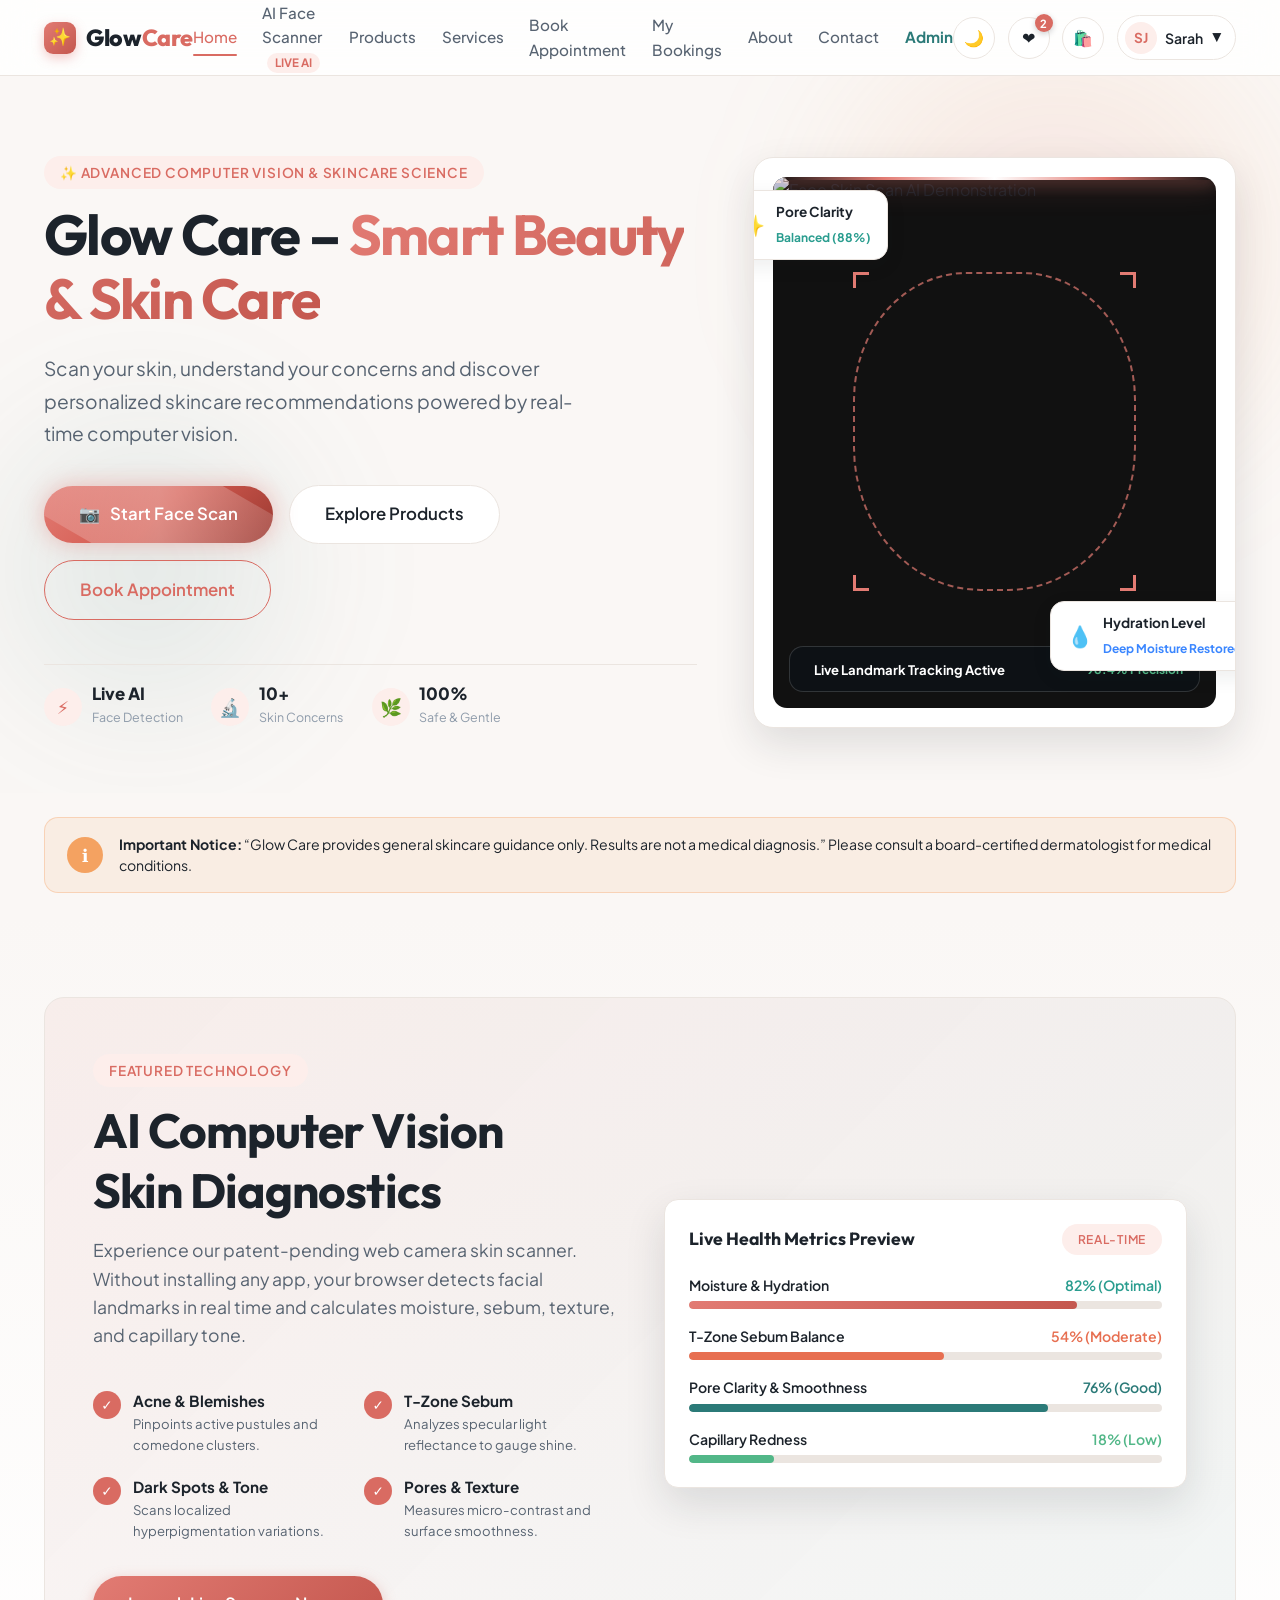
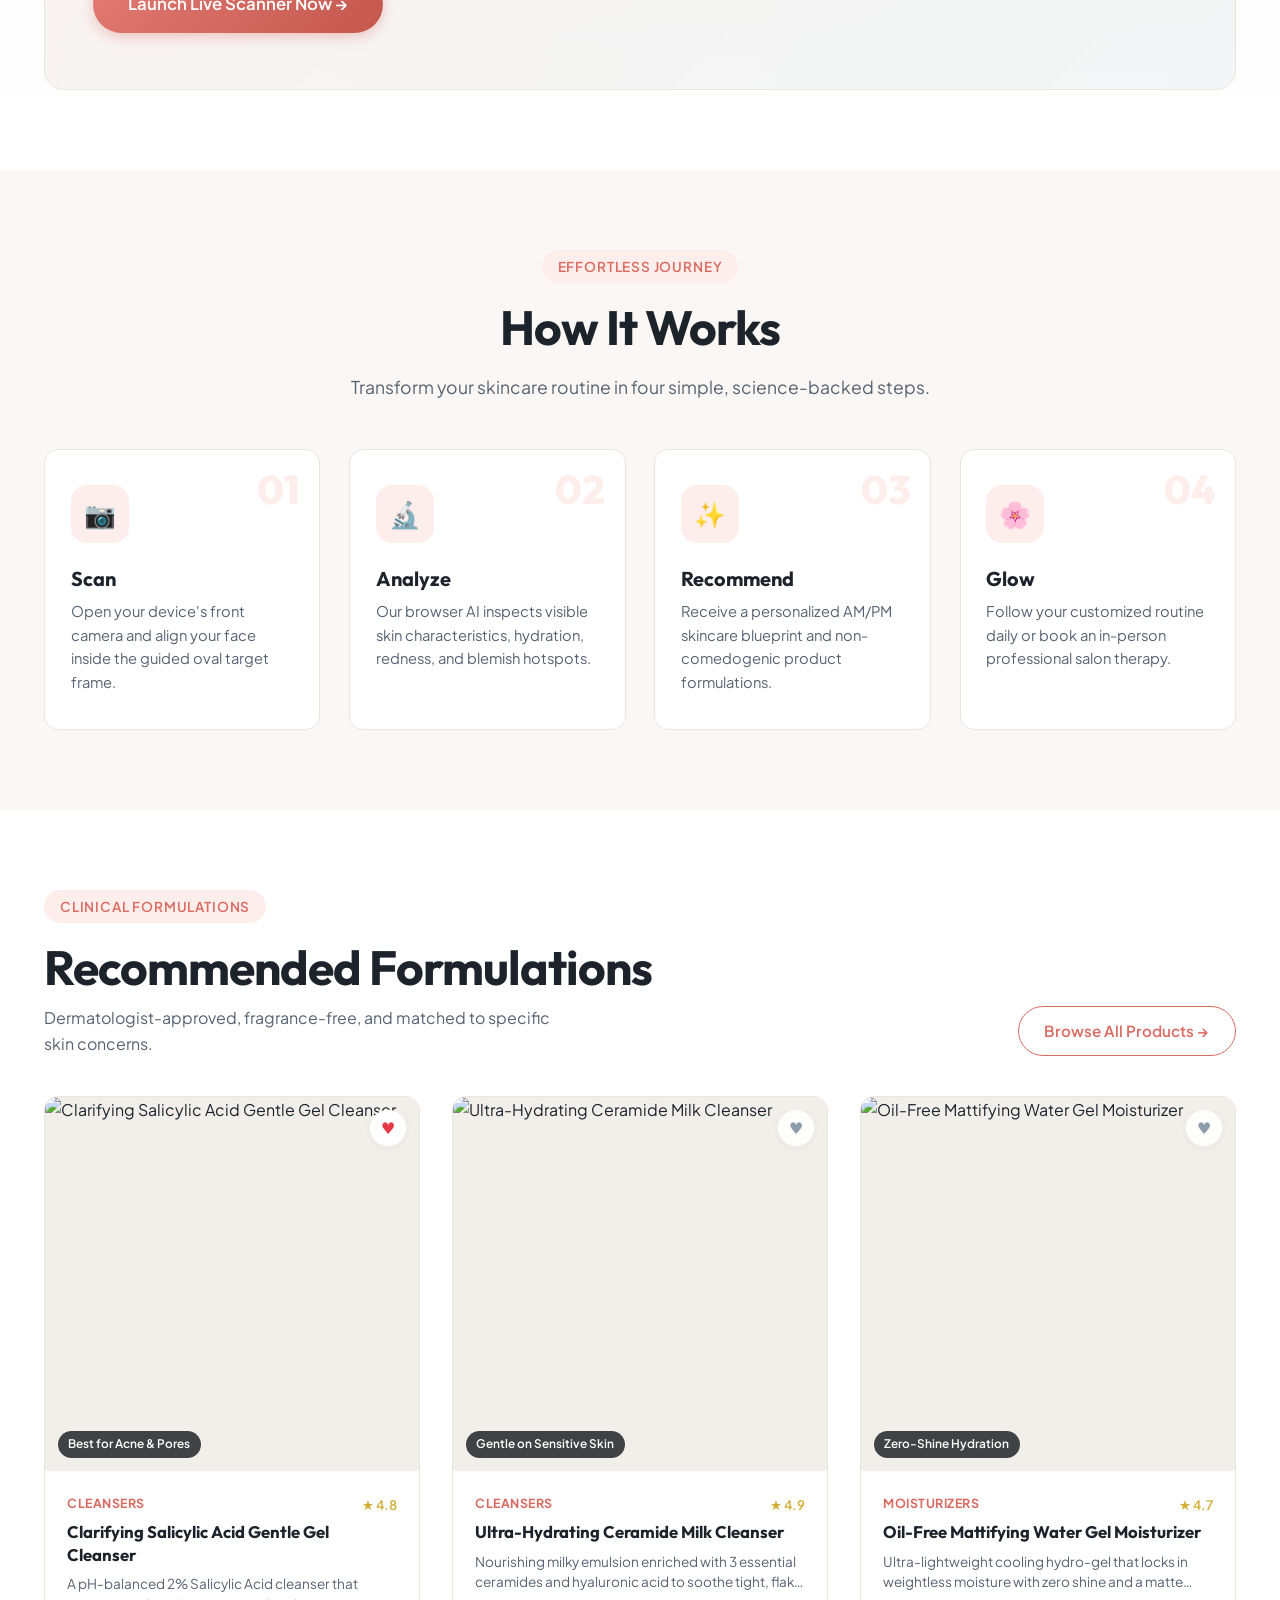
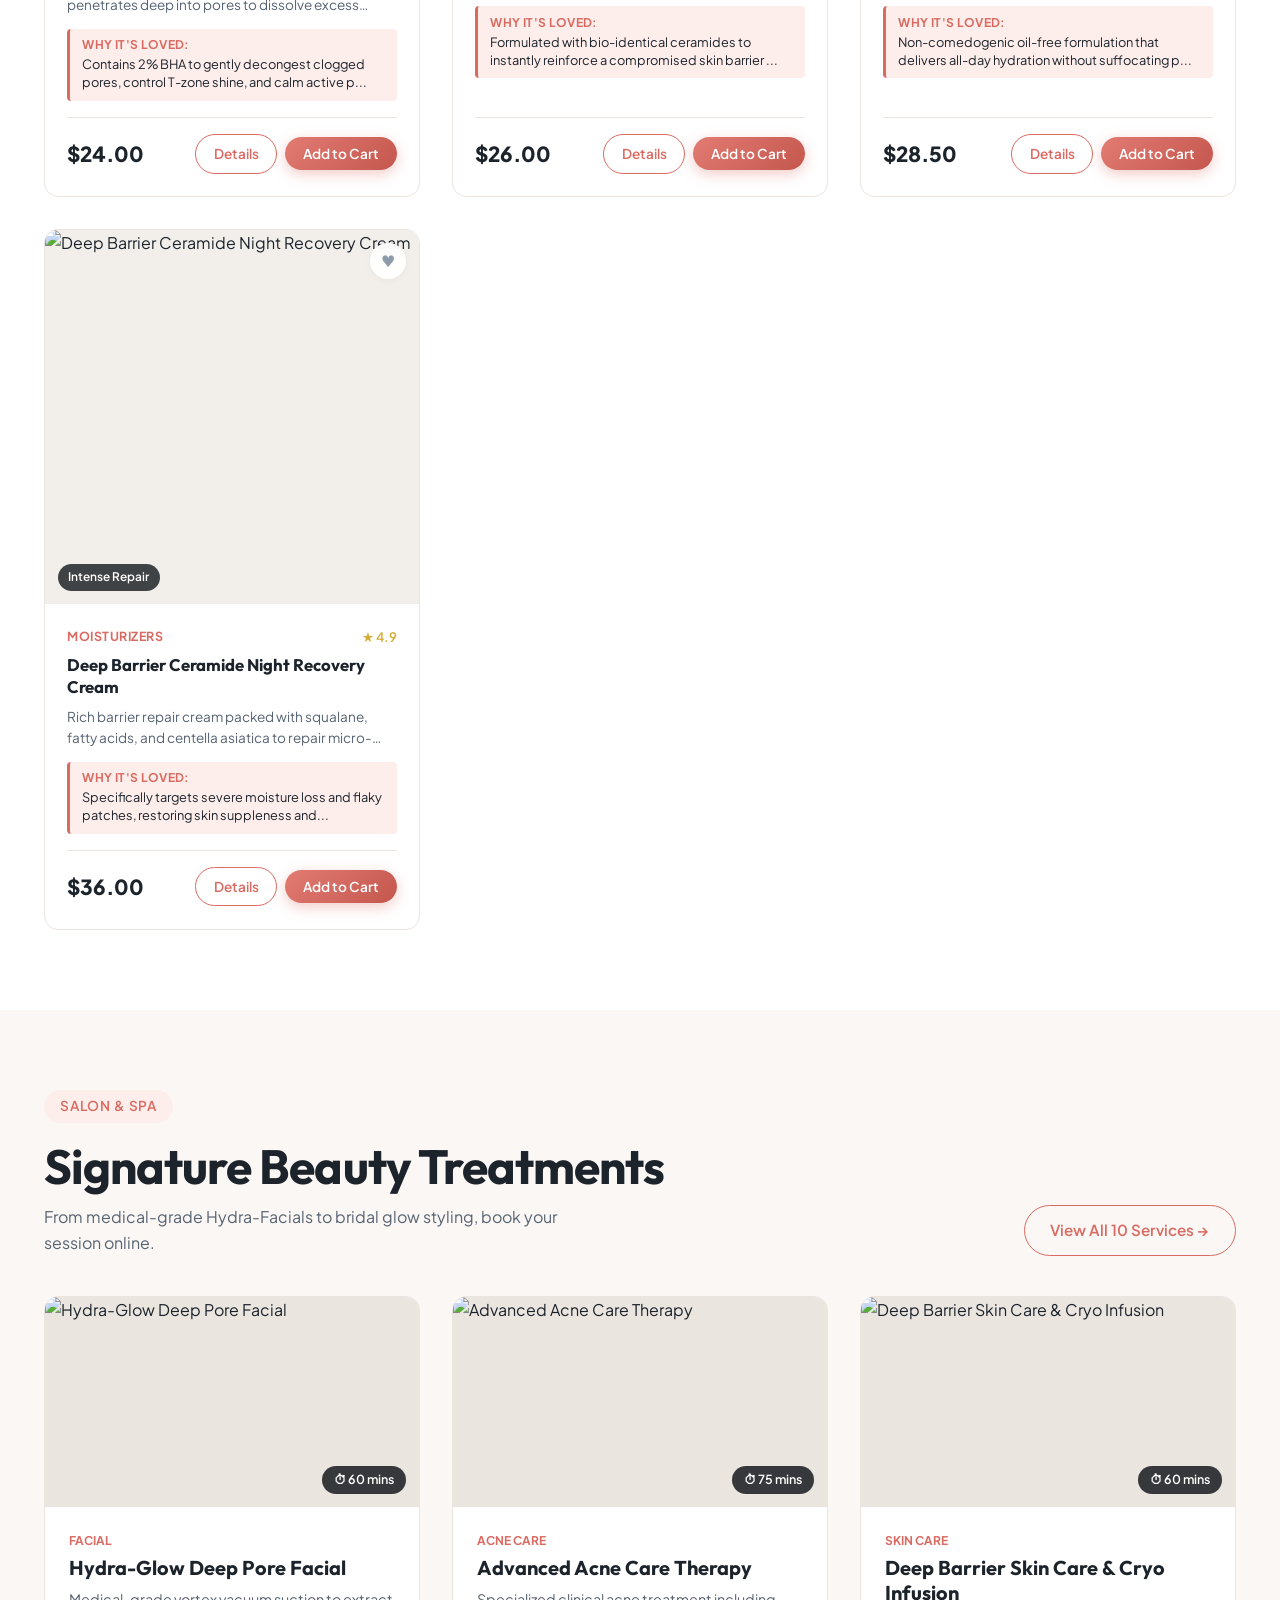
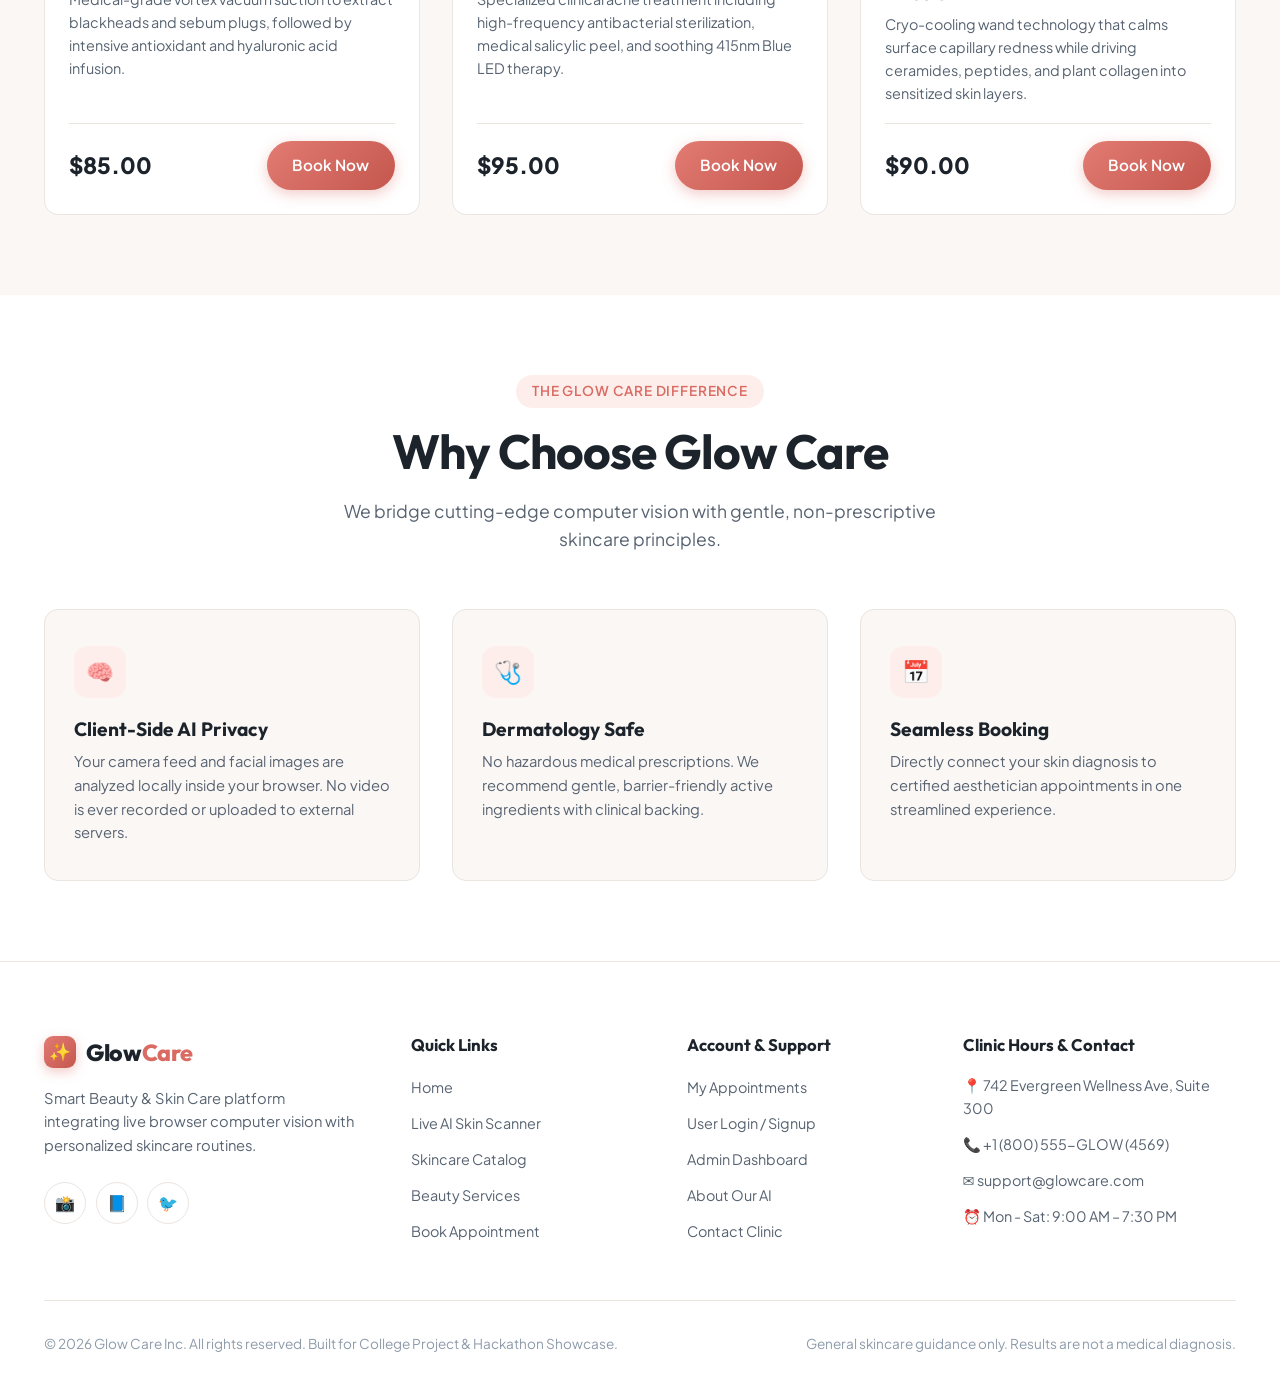
==== index.html @ b9cd25b6 "feat: complete Glow Care smart beauty and skin care website with Live AI Face Scanner" ====
<!DOCTYPE html>
<html lang="en">
<head>
  <meta charset="UTF-8">
  <meta name="viewport" content="width=device-width, initial-scale=1.0">
  <title>Glow Care – Smart Beauty & Skin Care | Live AI Face Skin Scanner</title>
  <meta name="description" content="Scan your skin, understand visible concerns, and discover personalized skincare and clinical beauty treatments with Glow Care AI vision.">
  
  <link rel="stylesheet" href="css/style.css">
  <link rel="icon" href="data:image/svg+xml,<svg xmlns='http://www.w3.org/2000/svg' viewBox='0 0 100 100'><text y='.9em' font-size='90'>✨</text></svg>">
</head>
<body>

  <!-- Navigation Header -->
  <header class="site-header">
    <div class="container nav-container">
      <a href="index.html" class="brand-logo">
        <div class="brand-sparkle">✨</div>
        <div class="brand-name">Glow<span>Care</span></div>
      </a>

      <!-- Desktop Navigation Menu -->
      <nav class="nav-menu">
        <a href="index.html" class="nav-link active">Home</a>
        <a href="scanner.html" class="nav-link">
          AI Face Scanner <span class="nav-badge-pill">Live AI</span>
        </a>
        <a href="products.html" class="nav-link">Products</a>
        <a href="services.html" class="nav-link">Services</a>
        <a href="book.html" class="nav-link">Book Appointment</a>
        <a href="my-appointments.html" class="nav-link">My Bookings</a>
        <a href="about.html" class="nav-link">About</a>
        <a href="contact.html" class="nav-link">Contact</a>
        <a href="admin.html" class="nav-link" id="nav-admin-link" style="color:var(--secondary); font-weight:700;">Admin</a>
      </nav>

      <!-- Action Icons & Account -->
      <div class="nav-actions">
        <!-- Theme Toggle -->
        <button id="theme-toggle-btn" class="btn-icon" title="Toggle Light/Dark Theme">🌙</button>

        <!-- Favorites Trigger -->
        <button id="favorites-toggle-btn" class="btn-icon" title="Saved Favorites">
          ❤️
          <span id="nav-fav-count" class="badge-count" style="display:none;">0</span>
        </button>

        <!-- Cart Trigger -->
        <button id="cart-toggle-btn" class="btn-icon" title="Shopping Cart">
          🛍️
          <span id="nav-cart-count" class="badge-count" style="display:none;">0</span>
        </button>

        <!-- User Menu -->
        <div class="user-menu-wrapper">
          <button id="user-avatar-btn" class="user-avatar-btn">
            <div id="nav-user-initials" class="avatar-circle">SJ</div>
            <span id="nav-user-name">Sarah</span>
            <span style="font-size:0.75rem;">▼</span>
          </button>
          
          <div id="user-dropdown-panel" class="dropdown-panel">
            <div class="dropdown-header">
              <div class="name">Sarah Jenkins</div>
              <div class="email">demo@glowcare.com</div>
            </div>
            <a href="my-appointments.html" class="dropdown-item">📅 My Appointments</a>
            <a href="scanner.html" class="dropdown-item">🔬 My Skin Scan</a>
            <a href="auth.html" class="dropdown-item">👤 Account Profile</a>
            <a href="admin.html" class="dropdown-item">⚙️ Admin Dashboard</a>
            <div class="dropdown-divider"></div>
            <button onclick="handleLogout()" class="dropdown-item" style="color:var(--status-danger);">🚪 Logout</button>
          </div>
        </div>

        <!-- Mobile Nav Toggle -->
        <button class="mobile-nav-toggle btn-icon" aria-label="Toggle navigation">
          <span></span>
          <span></span>
          <span></span>
        </button>
      </div>
    </div>
  </header>

  <!-- Hero Section -->
  <section class="hero-section">
    <div class="hero-glow-bg"></div>
    <div class="hero-glow-left"></div>

    <div class="container hero-grid">
      <div class="hero-content">
        <span class="section-tag">✨ Advanced Computer Vision & Skincare Science</span>
        <h1>Glow Care – <span class="gradient-text">Smart Beauty & Skin Care</span></h1>
        <p class="hero-subtitle">
          Scan your skin, understand your concerns and discover personalized skincare recommendations powered by real-time computer vision.
        </p>

        <div class="hero-actions">
          <a href="scanner.html" class="btn btn-primary btn-lg btn-scan-glow">
            <span>📷</span> Start Face Scan
          </a>
          <a href="products.html" class="btn btn-secondary btn-lg">
            Explore Products
          </a>
          <a href="book.html" class="btn btn-outline-primary btn-lg">
            Book Appointment
          </a>
        </div>

        <div class="hero-badges-row">
          <div class="hero-badge-item">
            <div class="badge-icon">⚡</div>
            <div class="badge-text">
              <span class="num">Live AI</span>
              <span class="label">Face Detection</span>
            </div>
          </div>
          <div class="hero-badge-item">
            <div class="badge-icon">🔬</div>
            <div class="badge-text">
              <span class="num">10+</span>
              <span class="label">Skin Concerns</span>
            </div>
          </div>
          <div class="hero-badge-item">
            <div class="badge-icon">🌿</div>
            <div class="badge-text">
              <span class="num">100%</span>
              <span class="label">Safe & Gentle</span>
            </div>
          </div>
        </div>
      </div>

      <!-- Scanner Visual Interactive Teaser -->
      <div class="hero-visual">
        <div class="scanner-teaser-card">
          <div class="teaser-media-wrapper">
            <img src="https://images.unsplash.com/photo-1544005313-94ddf0286df2?auto=format&fit=crop&w=700&q=80" alt="Face Skin Scan AI Demonstration">
            <div class="scanner-laser-line"></div>
            
            <div class="scanner-hud-box">
              <div class="hud-corner hud-tl"></div>
              <div class="hud-corner hud-tr"></div>
              <div class="hud-corner hud-bl"></div>
              <div class="hud-corner hud-br"></div>
            </div>

            <div class="teaser-tag-chip">
              <div style="display:flex; align-items:center; gap:0.5rem;">
                <span class="hud-status-indicator pulse"></span>
                <span style="font-size:0.82rem; font-weight:700;">Live Landmark Tracking Active</span>
              </div>
              <span style="font-size:0.75rem; color:#52B788; font-weight:700;">98.4% Precision</span>
            </div>
          </div>

          <!-- Floating Badges -->
          <div class="teaser-floating-badge floating-badge-1">
            <span style="font-size:1.3rem;">✨</span>
            <div>
              <strong style="font-size:0.85rem; display:block;">Pore Clarity</strong>
              <span style="font-size:0.75rem; color:var(--status-success); font-weight:700;">Balanced (88%)</span>
            </div>
          </div>

          <div class="teaser-floating-badge floating-badge-2">
            <span style="font-size:1.3rem;">💧</span>
            <div>
              <strong style="font-size:0.85rem; display:block;">Hydration Level</strong>
              <span style="font-size:0.75rem; color:var(--status-info); font-weight:700;">Deep Moisture Restored</span>
            </div>
          </div>
        </div>
      </div>
    </div>
  </section>

  <!-- Medical Disclaimer Banner (Strict Prompt Requirement) -->
  <div class="container">
    <div class="medical-disclaimer-box">
      <div class="disclaimer-icon">ℹ️</div>
      <div class="disclaimer-text">
        <strong>Important Notice:</strong> “Glow Care provides general skincare guidance only. Results are not a medical diagnosis.” Please consult a board-certified dermatologist for medical conditions.
      </div>
    </div>
  </div>

  <!-- Section: Smart Face Scanner Main Feature Showcase -->
  <section class="feature-highlight-section">
    <div class="container">
      <div class="highlight-box">
        <div>
          <span class="section-tag">Featured Technology</span>
          <h2 class="section-title">AI Computer Vision <br>Skin Diagnostics</h2>
          <p class="section-desc">
            Experience our patent-pending web camera skin scanner. Without installing any app, your browser detects facial landmarks in real time and calculates moisture, sebum, texture, and capillary tone.
          </p>

          <div class="highlight-points-list">
            <div class="highlight-point-item">
              <div class="point-icon">✓</div>
              <div>
                <div class="point-title">Acne & Blemishes</div>
                <div class="point-desc">Pinpoints active pustules and comedone clusters.</div>
              </div>
            </div>
            <div class="highlight-point-item">
              <div class="point-icon">✓</div>
              <div>
                <div class="point-title">T-Zone Sebum</div>
                <div class="point-desc">Analyzes specular light reflectance to gauge shine.</div>
              </div>
            </div>
            <div class="highlight-point-item">
              <div class="point-icon">✓</div>
              <div>
                <div class="point-title">Dark Spots & Tone</div>
                <div class="point-desc">Scans localized hyperpigmentation variations.</div>
              </div>
            </div>
            <div class="highlight-point-item">
              <div class="point-icon">✓</div>
              <div>
                <div class="point-title">Pores & Texture</div>
                <div class="point-desc">Measures micro-contrast and surface smoothness.</div>
              </div>
            </div>
          </div>

          <a href="scanner.html" class="btn btn-primary btn-lg">Launch Live Scanner Now →</a>
        </div>

        <div class="scanner-preview-interactive">
          <div style="display:flex; justify-content:space-between; align-items:center; margin-bottom:1.2rem;">
            <h4 style="font-size:1.1rem;">Live Health Metrics Preview</h4>
            <span class="section-tag" style="margin:0; font-size:0.75rem;">Real-time</span>
          </div>

          <div class="analysis-radar-preview">
            <div class="metric-bar-group">
              <div class="metric-header">
                <span>Moisture & Hydration</span>
                <span style="color:#2A9D8F;">82% (Optimal)</span>
              </div>
              <div class="metric-bar-track">
                <div class="metric-bar-fill" style="width: 82%;"></div>
              </div>
            </div>

            <div class="metric-bar-group">
              <div class="metric-header">
                <span>T-Zone Sebum Balance</span>
                <span style="color:#E76F51;">54% (Moderate)</span>
              </div>
              <div class="metric-bar-track">
                <div class="metric-bar-fill" style="width: 54%; background: #E76F51;"></div>
              </div>
            </div>

            <div class="metric-bar-group">
              <div class="metric-header">
                <span>Pore Clarity & Smoothness</span>
                <span style="color:#2B7A78;">76% (Good)</span>
              </div>
              <div class="metric-bar-track">
                <div class="metric-bar-fill" style="width: 76%; background: #2B7A78;"></div>
              </div>
            </div>

            <div class="metric-bar-group">
              <div class="metric-header">
                <span>Capillary Redness</span>
                <span style="color:#52B788;">18% (Low)</span>
              </div>
              <div class="metric-bar-track">
                <div class="metric-bar-fill" style="width: 18%; background: #52B788;"></div>
              </div>
            </div>
          </div>
        </div>
      </div>
    </div>
  </section>

  <!-- Section: How It Works (4 Steps) -->
  <section class="how-it-works-section">
    <div class="container">
      <div class="text-center" style="max-width:680px; margin:0 auto 3rem;">
        <span class="section-tag">Effortless Journey</span>
        <h2 class="section-title">How It Works</h2>
        <p class="section-desc">Transform your skincare routine in four simple, science-backed steps.</p>
      </div>

      <div class="steps-grid">
        <div class="step-card">
          <span class="step-number">01</span>
          <div class="step-icon-box">📷</div>
          <h3 class="step-title">Scan</h3>
          <p class="step-desc">Open your device's front camera and align your face inside the guided oval target frame.</p>
        </div>

        <div class="step-card">
          <span class="step-number">02</span>
          <div class="step-icon-box">🔬</div>
          <h3 class="step-title">Analyze</h3>
          <p class="step-desc">Our browser AI inspects visible skin characteristics, hydration, redness, and blemish hotspots.</p>
        </div>

        <div class="step-card">
          <span class="step-number">03</span>
          <div class="step-icon-box">✨</div>
          <h3 class="step-title">Recommend</h3>
          <p class="step-desc">Receive a personalized AM/PM skincare blueprint and non-comedogenic product formulations.</p>
        </div>

        <div class="step-card">
          <span class="step-number">04</span>
          <div class="step-icon-box">🌸</div>
          <h3 class="step-title">Glow</h3>
          <p class="step-desc">Follow your customized routine daily or book an in-person professional salon therapy.</p>
        </div>
      </div>
    </div>
  </section>

  <!-- Section: Featured Products -->
  <section class="products-section" style="background:var(--bg-surface);">
    <div class="container">
      <div style="display:flex; justify-content:space-between; align-items:flex-end; margin-bottom:2.5rem; flex-wrap:wrap; gap:1rem;">
        <div>
          <span class="section-tag">Clinical Formulations</span>
          <h2 class="section-title" style="margin-bottom:0.5rem;">Recommended Formulations</h2>
          <p style="color:var(--text-secondary); max-width:520px;">Dermatologist-approved, fragrance-free, and matched to specific skin concerns.</p>
        </div>
        <a href="products.html" class="btn btn-outline-primary">Browse All Products →</a>
      </div>

      <div class="products-grid" id="home-featured-products">
        <!-- Rendered dynamically via store data -->
      </div>
    </div>
  </section>

  <!-- Section: Popular Beauty Services -->
  <section class="services-section">
    <div class="container">
      <div style="display:flex; justify-content:space-between; align-items:flex-end; margin-bottom:2.5rem; flex-wrap:wrap; gap:1rem;">
        <div>
          <span class="section-tag">Salon & Spa</span>
          <h2 class="section-title" style="margin-bottom:0.5rem;">Signature Beauty Treatments</h2>
          <p style="color:var(--text-secondary); max-width:520px;">From medical-grade Hydra-Facials to bridal glow styling, book your session online.</p>
        </div>
        <a href="services.html" class="btn btn-outline-primary">View All 10 Services →</a>
      </div>

      <div class="services-grid" id="home-featured-services">
        <!-- Rendered dynamically -->
      </div>
    </div>
  </section>

  <!-- Section: Why Choose Glow Care -->
  <section class="why-choose-section">
    <div class="container">
      <div class="text-center" style="max-width:680px; margin:0 auto 3.5rem;">
        <span class="section-tag">The Glow Care Difference</span>
        <h2 class="section-title">Why Choose Glow Care</h2>
        <p class="section-desc">We bridge cutting-edge computer vision with gentle, non-prescriptive skincare principles.</p>
      </div>

      <div class="benefits-grid">
        <div class="benefit-card">
          <div class="benefit-icon">🧠</div>
          <h3 class="benefit-title">Client-Side AI Privacy</h3>
          <p class="benefit-desc">Your camera feed and facial images are analyzed locally inside your browser. No video is ever recorded or uploaded to external servers.</p>
        </div>

        <div class="benefit-card">
          <div class="benefit-icon">🩺</div>
          <h3 class="benefit-title">Dermatology Safe</h3>
          <p class="benefit-desc">No hazardous medical prescriptions. We recommend gentle, barrier-friendly active ingredients with clinical backing.</p>
        </div>

        <div class="benefit-card">
          <div class="benefit-icon">📅</div>
          <h3 class="benefit-title">Seamless Booking</h3>
          <p class="benefit-desc">Directly connect your skin diagnosis to certified aesthetician appointments in one streamlined experience.</p>
        </div>
      </div>
    </div>
  </section>

  <!-- Footer -->
  <footer class="site-footer">
    <div class="container">
      <div class="footer-grid">
        <div>
          <a href="index.html" class="brand-logo" style="margin-bottom:0.8rem;">
            <div class="brand-sparkle">✨</div>
            <div class="brand-name">Glow<span>Care</span></div>
          </a>
          <p class="footer-brand-desc">
            Smart Beauty & Skin Care platform integrating live browser computer vision with personalized skincare routines.
          </p>
          <div class="footer-socials">
            <span class="btn-icon">📸</span>
            <span class="btn-icon">📘</span>
            <span class="btn-icon">🐦</span>
          </div>
        </div>

        <div>
          <h4 class="footer-col-title">Quick Links</h4>
          <ul class="footer-links-list">
            <li><a href="index.html" class="footer-link">Home</a></li>
            <li><a href="scanner.html" class="footer-link">Live AI Skin Scanner</a></li>
            <li><a href="products.html" class="footer-link">Skincare Catalog</a></li>
            <li><a href="services.html" class="footer-link">Beauty Services</a></li>
            <li><a href="book.html" class="footer-link">Book Appointment</a></li>
          </ul>
        </div>

        <div>
          <h4 class="footer-col-title">Account & Support</h4>
          <ul class="footer-links-list">
            <li><a href="my-appointments.html" class="footer-link">My Appointments</a></li>
            <li><a href="auth.html" class="footer-link">User Login / Signup</a></li>
            <li><a href="admin.html" class="footer-link">Admin Dashboard</a></li>
            <li><a href="about.html" class="footer-link">About Our AI</a></li>
            <li><a href="contact.html" class="footer-link">Contact Clinic</a></li>
          </ul>
        </div>

        <div>
          <h4 class="footer-col-title">Clinic Hours & Contact</h4>
          <div class="footer-contact-info">
            <p>📍 742 Evergreen Wellness Ave, Suite 300</p>
            <p>📞 +1 (800) 555-GLOW (4569)</p>
            <p>✉️ support@glowcare.com</p>
            <p>⏰ Mon - Sat: 9:00 AM – 7:30 PM</p>
          </div>
        </div>
      </div>

      <div class="footer-bottom-bar">
        <div>© 2026 Glow Care Inc. All rights reserved. Built for College Project & Hackathon Showcase.</div>
        <div>General skincare guidance only. Results are not a medical diagnosis.</div>
      </div>
    </div>
  </footer>

  <!-- Scripts -->
  <script src="js/store.js"></script>
  <script src="js/navbar.js"></script>
  <script>
    // Populate Featured Products & Services on Home Page
    document.addEventListener('DOMContentLoaded', () => {
      const prodContainer = document.getElementById('home-featured-products');
      const srvContainer = document.getElementById('home-featured-services');

      if (prodContainer && window.store) {
        const featuredProds = window.store.getProducts().slice(0, 4);
        prodContainer.innerHTML = featuredProds.map(p => `
          <div class="product-card">
            <div class="product-thumb-wrapper">
              <img src="${p.image}" alt="${p.name}">
              <span class="product-badge-tag">${p.badge || p.category}</span>
              <button class="product-fav-btn ${window.store.isFavorite(p.id) ? 'active' : ''}" onclick="window.store.toggleFavorite('${p.id}'); this.classList.toggle('active');">♥</button>
            </div>
            <div class="product-body">
              <div class="product-meta-row">
                <span class="product-category-name">${p.category}</span>
                <span class="product-rating">★ ${p.rating}</span>
              </div>
              <h3 class="product-title">${p.name}</h3>
              <p class="product-desc">${p.shortDesc}</p>
              <div class="why-recommended-box">
                <strong>Why It's Loved:</strong> ${p.recommendationReason.slice(0, 90)}...
              </div>
              <div class="product-footer-row">
                <span class="product-price">$${p.price.toFixed(2)}</span>
                <div class="product-card-actions">
                  <a href="products.html?category=${encodeURIComponent(p.category)}" class="btn btn-outline-primary btn-sm">Details</a>
                  <button class="btn btn-primary btn-sm" onclick="window.store.addToCart('${p.id}', 1); window.showToast('Added to cart!', 'success');">Add to Cart</button>
                </div>
              </div>
            </div>
          </div>
        `).join('');
      }

      if (srvContainer && window.store) {
        const featuredSrvs = window.store.getServices().slice(0, 3);
        srvContainer.innerHTML = featuredSrvs.map(s => `
          <div class="service-card">
            <div class="service-image-box">
              <img src="${s.image}" alt="${s.name}">
              <span class="service-duration-badge">⏱ ${s.duration}</span>
            </div>
            <div class="service-body">
              <div style="font-size:0.75rem; font-weight:700; color:var(--primary); text-transform:uppercase; margin-bottom:0.3rem;">${s.category}</div>
              <h3 class="service-title">${s.name}</h3>
              <p class="service-desc">${s.description}</p>
              <div class="service-footer">
                <span class="service-price">$${s.price.toFixed(2)}</span>
                <a href="book.html?service=${s.id}" class="btn btn-primary">Book Now</a>
              </div>
            </div>
          </div>
        `).join('');
      }
    });
  </script>
</body>
</html>
---- css/style.css ----
/* ==========================================================================
   Glow Care - Smart Beauty & Skin Care
   Master Stylesheet: Modern, Elegant, Responsive Beauty-Tech Design System
   ========================================================================== */

@import url('https://fonts.googleapis.com/css2?family=Outfit:wght@300;400;500;600;700;800&family=Playfair+Display:ital,wght@0,500;0,600;0,700;1,400&family=Plus+Jakarta+Sans:wght@400;500;600;700&display=swap');

:root {
  /* Color Palette - Radiant Rose & Clean Science */
  --primary: #D96B62;
  --primary-hover: #C5564D;
  --primary-light: #FDEEEB;
  --primary-gradient: linear-gradient(135deg, #E27B73 0%, #C4574E 100%);
  --primary-glow: rgba(217, 107, 98, 0.35);

  --secondary: #2B7A78;
  --secondary-light: #DEF2F1;
  --accent-gold: #D4AF37;
  --accent-peach: #F4A261;

  /* Surfaces & Backgrounds */
  --bg-main: #FAF7F5;
  --bg-surface: #FFFFFF;
  --bg-surface-elevated: #FFFFFF;
  --bg-glass: rgba(255, 255, 255, 0.82);
  --bg-glass-strong: rgba(255, 255, 255, 0.95);
  
  /* Text & Contrast */
  --text-primary: #1C232B;
  --text-secondary: #576371;
  --text-muted: #8E9BAA;
  --text-inverse: #FFFFFF;

  /* Borders & Shadows */
  --border-light: #EBE5E0;
  --border-focus: #D96B62;
  --shadow-sm: 0 2px 8px rgba(28, 35, 43, 0.04);
  --shadow-md: 0 6px 20px rgba(28, 35, 43, 0.08);
  --shadow-lg: 0 16px 40px rgba(28, 35, 43, 0.12);
  --shadow-glow: 0 8px 30px rgba(217, 107, 98, 0.25);

  /* Status Colors */
  --status-success: #2A9D8F;
  --status-warning: #E76F51;
  --status-info: #3A86FF;
  --status-danger: #E63946;

  /* Layout & Geometry */
  --radius-sm: 8px;
  --radius-md: 14px;
  --radius-lg: 20px;
  --radius-full: 9999px;
  --header-height: 76px;
  --container-max: 1240px;
  --transition-fast: 0.2s cubic-bezier(0.16, 1, 0.3, 1);
  --transition-smooth: 0.35s cubic-bezier(0.16, 1, 0.3, 1);

  /* Fonts */
  --font-main: 'Plus Jakarta Sans', system-ui, -apple-system, sans-serif;
  --font-heading: 'Outfit', 'Playfair Display', serif;
  --font-serif: 'Playfair Display', Georgia, serif;
}

/* Dark Theme Overrides */
[data-theme="dark"] {
  --bg-main: #0E1217;
  --bg-surface: #161C24;
  --bg-surface-elevated: #1F2732;
  --bg-glass: rgba(22, 28, 36, 0.85);
  --bg-glass-strong: rgba(22, 28, 36, 0.96);
  
  --text-primary: #F4F6F8;
  --text-secondary: #A4B2C1;
  --text-muted: #6B7C8E;
  
  --border-light: #2A3442;
  --shadow-sm: 0 2px 8px rgba(0, 0, 0, 0.3);
  --shadow-md: 0 8px 24px rgba(0, 0, 0, 0.4);
  --shadow-lg: 0 16px 44px rgba(0, 0, 0, 0.55);
  --primary-light: rgba(217, 107, 98, 0.18);
  --secondary-light: rgba(43, 122, 120, 0.2);
}

/* ==========================================================================
   Reset & Baseline
   ========================================================================== */
*, *::before, *::after {
  box-sizing: border-box;
  margin: 0;
  padding: 0;
}

html {
  scroll-behavior: smooth;
  font-size: 16px;
}

body {
  font-family: var(--font-main);
  background-color: var(--bg-main);
  color: var(--text-primary);
  line-height: 1.6;
  -webkit-font-smoothing: antialiased;
  min-height: 100vh;
  display: flex;
  flex-direction: column;
  overflow-x: hidden;
  transition: background-color var(--transition-smooth), color var(--transition-smooth);
}

img {
  max-width: 100%;
  height: auto;
  display: block;
}

a {
  color: inherit;
  text-decoration: none;
  transition: color var(--transition-fast);
}

button, input, select, textarea {
  font-family: inherit;
  font-size: inherit;
  color: inherit;
}

button {
  cursor: pointer;
  border: none;
  background: none;
}

ul {
  list-style: none;
}

/* Container */
.container {
  width: 100%;
  max-width: var(--container-max);
  margin-left: auto;
  margin-right: auto;
  padding-left: 1.5rem;
  padding-right: 1.5rem;
}

/* Typography Helpers */
h1, h2, h3, h4, h5, h6 {
  font-family: var(--font-heading);
  color: var(--text-primary);
  line-height: 1.25;
  font-weight: 700;
}

.serif {
  font-family: var(--font-serif);
  font-weight: 600;
  font-style: italic;
}

.section-tag {
  display: inline-flex;
  align-items: center;
  gap: 0.5rem;
  padding: 0.35rem 1rem;
  background: var(--primary-light);
  color: var(--primary);
  border-radius: var(--radius-full);
  font-size: 0.85rem;
  font-weight: 600;
  text-transform: uppercase;
  letter-spacing: 0.06em;
  margin-bottom: 0.85rem;
}

.section-title {
  font-size: clamp(2rem, 3.8vw, 3rem);
  font-weight: 700;
  margin-bottom: 1rem;
  letter-spacing: -0.02em;
}

.section-desc {
  font-size: 1.1rem;
  color: var(--text-secondary);
  max-width: 640px;
  margin-bottom: 2.5rem;
}

.text-center {
  text-align: center;
}

.text-center .section-desc {
  margin-left: auto;
  margin-right: auto;
}

/* ==========================================================================
   Buttons & Interactive Elements
   ========================================================================== */
.btn {
  display: inline-flex;
  align-items: center;
  justify-content: center;
  gap: 0.6rem;
  padding: 0.75rem 1.6rem;
  font-weight: 600;
  border-radius: var(--radius-full);
  transition: all var(--transition-fast);
  white-space: nowrap;
  font-size: 0.95rem;
}

.btn-primary {
  background: var(--primary-gradient);
  color: var(--text-inverse);
  box-shadow: 0 4px 14px var(--primary-glow);
}

.btn-primary:hover {
  transform: translateY(-2px);
  box-shadow: 0 6px 20px var(--primary-glow);
  opacity: 0.95;
}

.btn-secondary {
  background: var(--bg-surface);
  color: var(--text-primary);
  border: 1px solid var(--border-light);
}

.btn-secondary:hover {
  background: var(--primary-light);
  color: var(--primary);
  border-color: var(--primary);
  transform: translateY(-2px);
}

.btn-outline-primary {
  background: transparent;
  color: var(--primary);
  border: 1.5px solid var(--primary);
}

.btn-outline-primary:hover {
  background: var(--primary);
  color: var(--text-inverse);
  transform: translateY(-2px);
}

.btn-sm {
  padding: 0.5rem 1.1rem;
  font-size: 0.85rem;
}

.btn-lg {
  padding: 0.95rem 2.2rem;
  font-size: 1.05rem;
}

.btn-icon {
  width: 42px;
  height: 42px;
  padding: 0;
  border-radius: 50%;
  display: inline-flex;
  align-items: center;
  justify-content: center;
  border: 1px solid var(--border-light);
  background: var(--bg-surface);
  color: var(--text-primary);
  position: relative;
}

.btn-icon:hover {
  border-color: var(--primary);
  color: var(--primary);
  background: var(--primary-light);
}

.btn-scan-glow {
  background: linear-gradient(135deg, #E27B73 0%, #D45B50 50%, #9B3931 100%);
  color: #fff;
  position: relative;
  overflow: hidden;
  box-shadow: 0 0 25px rgba(226, 123, 115, 0.45);
}

.btn-scan-glow::after {
  content: '';
  position: absolute;
  top: -50%;
  left: -50%;
  width: 200%;
  height: 200%;
  background: linear-gradient(60deg, transparent, rgba(255,255,255,0.3), transparent);
  transform: rotate(30deg);
  animation: shineScan 3s infinite;
}

@keyframes shineScan {
  0% { transform: translate(-100%, -100%) rotate(30deg); }
  40%, 100% { transform: translate(100%, 100%) rotate(30deg); }
}

/* ==========================================================================
   Header & Navigation
   ========================================================================== */
.site-header {
  position: sticky;
  top: 0;
  z-index: 100;
  background: var(--bg-glass);
  backdrop-filter: blur(18px);
  -webkit-backdrop-filter: blur(18px);
  border-bottom: 1px solid var(--border-light);
  height: var(--header-height);
  display: flex;
  align-items: center;
  transition: all var(--transition-fast);
}

.nav-container {
  display: flex;
  align-items: center;
  justify-content: space-between;
  width: 100%;
}

.brand-logo {
  display: flex;
  align-items: center;
  gap: 0.65rem;
  font-family: var(--font-heading);
  font-weight: 800;
  font-size: 1.45rem;
  letter-spacing: -0.02em;
}

.brand-sparkle {
  width: 32px;
  height: 32px;
  background: var(--primary-gradient);
  border-radius: 9px;
  display: flex;
  align-items: center;
  justify-content: center;
  color: white;
  font-size: 1.1rem;
  box-shadow: 0 4px 12px var(--primary-glow);
}

.brand-name span {
  color: var(--primary);
}

.nav-menu {
  display: flex;
  align-items: center;
  gap: 1.6rem;
}

.nav-link {
  font-weight: 500;
  color: var(--text-secondary);
  font-size: 0.95rem;
  position: relative;
  padding: 0.4rem 0;
}

.nav-link:hover, .nav-link.active {
  color: var(--primary);
}

.nav-link.active::after {
  content: '';
  position: absolute;
  bottom: 0;
  left: 0;
  width: 100%;
  height: 2.5px;
  background: var(--primary);
  border-radius: var(--radius-full);
}

.nav-badge-pill {
  background: var(--primary-light);
  color: var(--primary);
  font-size: 0.72rem;
  padding: 0.15rem 0.5rem;
  border-radius: var(--radius-full);
  font-weight: 700;
  margin-left: 0.3rem;
  text-transform: uppercase;
}

.nav-actions {
  display: flex;
  align-items: center;
  gap: 0.8rem;
}

.badge-count {
  position: absolute;
  top: -4px;
  right: -4px;
  background: var(--primary);
  color: white;
  font-size: 0.7rem;
  font-weight: 700;
  width: 18px;
  height: 18px;
  border-radius: 50%;
  display: flex;
  align-items: center;
  justify-content: center;
  box-shadow: 0 2px 6px rgba(0,0,0,0.2);
}

/* User Menu Dropdown */
.user-menu-wrapper {
  position: relative;
}

.user-avatar-btn {
  display: flex;
  align-items: center;
  gap: 0.55rem;
  padding: 0.35rem 0.8rem 0.35rem 0.4rem;
  border-radius: var(--radius-full);
  background: var(--bg-surface);
  border: 1px solid var(--border-light);
  font-weight: 600;
  font-size: 0.88rem;
}

.avatar-circle {
  width: 32px;
  height: 32px;
  border-radius: 50%;
  background: var(--primary-light);
  color: var(--primary);
  display: flex;
  align-items: center;
  justify-content: center;
  font-weight: 700;
  font-size: 0.85rem;
}

.dropdown-panel {
  position: absolute;
  right: 0;
  top: calc(100% + 10px);
  width: 240px;
  background: var(--bg-surface-elevated);
  border: 1px solid var(--border-light);
  border-radius: var(--radius-md);
  box-shadow: var(--shadow-lg);
  padding: 0.6rem;
  display: none;
  flex-direction: column;
  z-index: 150;
  animation: fadeInDown 0.2s ease-out;
}

.dropdown-panel.show {
  display: flex;
}

.dropdown-header {
  padding: 0.6rem 0.8rem;
  border-bottom: 1px solid var(--border-light);
  margin-bottom: 0.4rem;
}

.dropdown-header .name {
  font-weight: 700;
  font-size: 0.95rem;
}

.dropdown-header .email {
  font-size: 0.8rem;
  color: var(--text-muted);
}

.dropdown-item {
  padding: 0.55rem 0.8rem;
  display: flex;
  align-items: center;
  gap: 0.7rem;
  border-radius: var(--radius-sm);
  font-size: 0.9rem;
  color: var(--text-primary);
  font-weight: 500;
}

.dropdown-item:hover {
  background: var(--primary-light);
  color: var(--primary);
}

.dropdown-divider {
  height: 1px;
  background: var(--border-light);
  margin: 0.4rem 0;
}

/* Mobile Toggle Hamburger */
.mobile-nav-toggle {
  display: none;
  flex-direction: column;
  gap: 5px;
  width: 36px;
  height: 36px;
  align-items: center;
  justify-content: center;
}

.mobile-nav-toggle span {
  width: 22px;
  height: 2px;
  background: var(--text-primary);
  border-radius: 2px;
  transition: all var(--transition-fast);
}

/* ==========================================================================
   Hero Section
   ========================================================================== */
.hero-section {
  position: relative;
  padding: 5rem 0 4rem;
  overflow: hidden;
}

.hero-glow-bg {
  position: absolute;
  top: -100px;
  right: -50px;
  width: 550px;
  height: 550px;
  background: radial-gradient(circle, rgba(217, 107, 98, 0.15) 0%, rgba(244, 162, 97, 0.08) 50%, transparent 75%);
  filter: blur(60px);
  pointer-events: none;
  z-index: 0;
}

.hero-glow-left {
  position: absolute;
  bottom: 0;
  left: -80px;
  width: 450px;
  height: 450px;
  background: radial-gradient(circle, rgba(43, 122, 120, 0.12) 0%, transparent 70%);
  filter: blur(50px);
  pointer-events: none;
  z-index: 0;
}

.hero-grid {
  display: grid;
  grid-template-columns: 1.15fr 0.85fr;
  align-items: center;
  gap: 3.5rem;
  position: relative;
  z-index: 1;
}

.hero-content h1 {
  font-size: clamp(2.4rem, 4.4vw, 3.8rem);
  line-height: 1.15;
  margin-bottom: 1.25rem;
  letter-spacing: -0.03em;
}

.hero-content h1 .gradient-text {
  background: var(--primary-gradient);
  -webkit-background-clip: text;
  -webkit-text-fill-color: transparent;
}

.hero-subtitle {
  font-size: 1.2rem;
  color: var(--text-secondary);
  line-height: 1.7;
  margin-bottom: 2.2rem;
  max-width: 560px;
}

.hero-actions {
  display: flex;
  flex-wrap: wrap;
  align-items: center;
  gap: 1rem;
  margin-bottom: 2.8rem;
}

.hero-badges-row {
  display: flex;
  align-items: center;
  gap: 1.8rem;
  padding-top: 1.2rem;
  border-top: 1px solid var(--border-light);
}

.hero-badge-item {
  display: flex;
  align-items: center;
  gap: 0.6rem;
}

.badge-icon {
  width: 38px;
  height: 38px;
  border-radius: 50%;
  background: var(--primary-light);
  color: var(--primary);
  display: flex;
  align-items: center;
  justify-content: center;
  font-size: 1.1rem;
}

.badge-text .num {
  font-weight: 800;
  font-size: 1.05rem;
  display: block;
  line-height: 1.1;
}

.badge-text .label {
  font-size: 0.78rem;
  color: var(--text-muted);
}

/* Scanner Interactive Teaser Card in Hero */
.hero-visual {
  position: relative;
}

.scanner-teaser-card {
  background: var(--bg-surface);
  border: 1px solid var(--border-light);
  border-radius: var(--radius-lg);
  padding: 1.2rem;
  box-shadow: var(--shadow-lg);
  position: relative;
  overflow: hidden;
}

.teaser-media-wrapper {
  position: relative;
  border-radius: var(--radius-md);
  overflow: hidden;
  aspect-ratio: 4/4.8;
  background: #111;
}

.teaser-media-wrapper img {
  width: 100%;
  height: 100%;
  object-fit: cover;
  filter: brightness(0.92);
}

.scanner-laser-line {
  position: absolute;
  top: 0;
  left: 0;
  right: 0;
  height: 3px;
  background: linear-gradient(90deg, transparent, #E27B73, #FFFFFF, #E27B73, transparent);
  box-shadow: 0 0 16px #E27B73, 0 0 30px #E27B73;
  animation: laserSweep 3.2s infinite ease-in-out;
}

@keyframes laserSweep {
  0% { top: 10%; opacity: 0.2; }
  50% { top: 85%; opacity: 1; }
  100% { top: 10%; opacity: 0.2; }
}

.scanner-hud-box {
  position: absolute;
  top: 18%;
  left: 18%;
  right: 18%;
  bottom: 22%;
  border: 2px dashed rgba(226, 123, 115, 0.7);
  border-radius: 40% 40% 45% 45%;
  pointer-events: none;
}

.hud-corner {
  position: absolute;
  width: 16px;
  height: 16px;
  border-color: #E27B73;
  border-style: solid;
}
.hud-tl { top: -2px; left: -2px; border-width: 3px 0 0 3px; }
.hud-tr { top: -2px; right: -2px; border-width: 3px 3px 0 0; }
.hud-bl { bottom: -2px; left: -2px; border-width: 0 0 3px 3px; }
.hud-br { bottom: -2px; right: -2px; border-width: 0 3px 3px 0; }

.teaser-tag-chip {
  position: absolute;
  bottom: 1rem;
  left: 1rem;
  right: 1rem;
  background: rgba(14, 18, 23, 0.85);
  backdrop-filter: blur(10px);
  padding: 0.7rem 1rem;
  border-radius: var(--radius-md);
  border: 1px solid rgba(255,255,255,0.15);
  color: white;
  display: flex;
  align-items: center;
  justify-content: space-between;
}

.teaser-floating-badge {
  position: absolute;
  background: var(--bg-surface-elevated);
  border: 1px solid var(--border-light);
  border-radius: var(--radius-md);
  padding: 0.65rem 1rem;
  box-shadow: var(--shadow-md);
  display: flex;
  align-items: center;
  gap: 0.65rem;
  z-index: 2;
  animation: floatCard 4s ease-in-out infinite alternate;
}

.floating-badge-1 {
  top: 2rem;
  left: -2rem;
}

.floating-badge-2 {
  bottom: 3.5rem;
  right: -1.5rem;
  animation-delay: -2s;
}

@keyframes floatCard {
  0% { transform: translateY(0px); }
  100% { transform: translateY(-10px); }
}

/* ==========================================================================
   Section: Feature Showcase (Scanner Highlight)
   ========================================================================== */
.feature-highlight-section {
  padding: 5rem 0;
  background: linear-gradient(180deg, var(--bg-main) 0%, var(--bg-surface) 100%);
}

.highlight-box {
  background: linear-gradient(135deg, rgba(217, 107, 98, 0.08) 0%, rgba(43, 122, 120, 0.06) 100%);
  border: 1.5px solid var(--border-light);
  border-radius: var(--radius-lg);
  padding: 3.5rem 3rem;
  display: grid;
  grid-template-columns: 1fr 1fr;
  gap: 3rem;
  align-items: center;
  position: relative;
  overflow: hidden;
}

.highlight-points-list {
  display: grid;
  grid-template-columns: 1fr 1fr;
  gap: 1.2rem;
  margin: 1.8rem 0 2.2rem;
}

.highlight-point-item {
  display: flex;
  align-items: flex-start;
  gap: 0.75rem;
}

.point-icon {
  width: 28px;
  height: 28px;
  border-radius: 50%;
  background: var(--primary);
  color: white;
  display: flex;
  align-items: center;
  justify-content: center;
  font-size: 0.85rem;
  flex-shrink: 0;
  margin-top: 2px;
}

.point-title {
  font-weight: 700;
  font-size: 0.95rem;
}

.point-desc {
  font-size: 0.82rem;
  color: var(--text-secondary);
}

.scanner-preview-interactive {
  background: var(--bg-surface);
  border-radius: var(--radius-md);
  border: 1px solid var(--border-light);
  padding: 1.5rem;
  box-shadow: var(--shadow-lg);
}

.analysis-radar-preview {
  display: flex;
  flex-direction: column;
  gap: 1rem;
}

.metric-bar-group {
  display: flex;
  flex-direction: column;
  gap: 0.3rem;
}

.metric-header {
  display: flex;
  justify-content: space-between;
  font-size: 0.88rem;
  font-weight: 600;
}

.metric-bar-track {
  height: 8px;
  background: var(--border-light);
  border-radius: var(--radius-full);
  overflow: hidden;
}

.metric-bar-fill {
  height: 100%;
  border-radius: var(--radius-full);
  background: var(--primary-gradient);
}

/* ==========================================================================
   Section: How It Works (4 Steps)
   ========================================================================== */
.how-it-works-section {
  padding: 5rem 0;
}

.steps-grid {
  display: grid;
  grid-template-columns: repeat(4, 1fr);
  gap: 1.8rem;
  position: relative;
}

.step-card {
  background: var(--bg-surface);
  border: 1px solid var(--border-light);
  border-radius: var(--radius-md);
  padding: 2.2rem 1.6rem;
  position: relative;
  transition: all var(--transition-smooth);
  display: flex;
  flex-direction: column;
}

.step-card:hover {
  transform: translateY(-8px);
  box-shadow: var(--shadow-lg);
  border-color: var(--primary);
}

.step-number {
  position: absolute;
  top: 1.2rem;
  right: 1.2rem;
  font-family: var(--font-heading);
  font-size: 2.5rem;
  font-weight: 800;
  color: var(--primary-light);
  line-height: 1;
}

.step-icon-box {
  width: 58px;
  height: 58px;
  border-radius: 16px;
  background: var(--primary-light);
  color: var(--primary);
  display: flex;
  align-items: center;
  justify-content: center;
  font-size: 1.6rem;
  margin-bottom: 1.4rem;
}

.step-title {
  font-size: 1.25rem;
  font-weight: 700;
  margin-bottom: 0.6rem;
}

.step-desc {
  font-size: 0.92rem;
  color: var(--text-secondary);
  line-height: 1.6;
}

/* ==========================================================================
   Section: Products Catalog & Cards
   ========================================================================== */
.products-section {
  padding: 5rem 0;
}

.products-filter-bar {
  display: flex;
  flex-wrap: wrap;
  align-items: center;
  justify-content: space-between;
  gap: 1.2rem;
  margin-bottom: 2.5rem;
  padding: 1.2rem 1.6rem;
  background: var(--bg-surface);
  border: 1px solid var(--border-light);
  border-radius: var(--radius-md);
  box-shadow: var(--shadow-sm);
}

.search-input-wrapper {
  position: relative;
  min-width: 280px;
  flex: 1;
}

.search-input-wrapper input {
  width: 100%;
  padding: 0.65rem 1rem 0.65rem 2.5rem;
  border: 1px solid var(--border-light);
  border-radius: var(--radius-full);
  background: var(--bg-main);
  outline: none;
  font-size: 0.92rem;
  transition: border-color var(--transition-fast);
}

.search-input-wrapper input:focus {
  border-color: var(--primary);
}

.search-icon-pos {
  position: absolute;
  left: 0.9rem;
  top: 50%;
  transform: translateY(-50%);
  color: var(--text-muted);
  pointer-events: none;
}

.filter-categories-pills {
  display: flex;
  flex-wrap: wrap;
  gap: 0.5rem;
}

.filter-pill {
  padding: 0.45rem 1rem;
  border-radius: var(--radius-full);
  font-size: 0.85rem;
  font-weight: 600;
  background: var(--bg-main);
  border: 1px solid var(--border-light);
  color: var(--text-secondary);
  transition: all var(--transition-fast);
}

.filter-pill:hover, .filter-pill.active {
  background: var(--primary);
  color: white;
  border-color: var(--primary);
}

.filter-selects-group {
  display: flex;
  gap: 0.75rem;
}

.filter-select {
  padding: 0.55rem 1.1rem;
  border-radius: var(--radius-md);
  border: 1px solid var(--border-light);
  background: var(--bg-surface);
  color: var(--text-primary);
  font-size: 0.88rem;
  outline: none;
  font-weight: 500;
}

/* Product Grid */
.products-grid {
  display: grid;
  grid-template-columns: repeat(auto-fill, minmax(280px, 1fr));
  gap: 2rem;
}

.product-card {
  background: var(--bg-surface);
  border: 1px solid var(--border-light);
  border-radius: var(--radius-md);
  overflow: hidden;
  transition: all var(--transition-smooth);
  display: flex;
  flex-direction: column;
  position: relative;
}

.product-card:hover {
  transform: translateY(-6px);
  box-shadow: var(--shadow-lg);
  border-color: var(--primary);
}

.product-thumb-wrapper {
  position: relative;
  aspect-ratio: 1/1;
  background: #F2EFEB;
  overflow: hidden;
}

.product-thumb-wrapper img {
  width: 100%;
  height: 100%;
  object-fit: cover;
  transition: transform 0.6s cubic-bezier(0.16, 1, 0.3, 1);
}

.product-card:hover .product-thumb-wrapper img {
  transform: scale(1.06);
}

.product-fav-btn {
  position: absolute;
  top: 0.8rem;
  right: 0.8rem;
  width: 36px;
  height: 36px;
  border-radius: 50%;
  background: rgba(255, 255, 255, 0.9);
  backdrop-filter: blur(6px);
  display: flex;
  align-items: center;
  justify-content: center;
  color: var(--text-muted);
  box-shadow: var(--shadow-sm);
  transition: all var(--transition-fast);
  z-index: 2;
}

.product-fav-btn.active, .product-fav-btn:hover {
  color: #E63946;
  background: white;
}

.product-badge-tag {
  position: absolute;
  bottom: 0.8rem;
  left: 0.8rem;
  background: rgba(14, 18, 23, 0.78);
  backdrop-filter: blur(8px);
  color: white;
  font-size: 0.74rem;
  font-weight: 600;
  padding: 0.25rem 0.65rem;
  border-radius: var(--radius-full);
}

.product-body {
  padding: 1.4rem;
  display: flex;
  flex-direction: column;
  flex-grow: 1;
}

.product-meta-row {
  display: flex;
  justify-content: space-between;
  align-items: center;
  margin-bottom: 0.4rem;
}

.product-category-name {
  font-size: 0.78rem;
  font-weight: 700;
  text-transform: uppercase;
  color: var(--primary);
  letter-spacing: 0.04em;
}

.product-rating {
  font-size: 0.82rem;
  color: var(--accent-gold);
  font-weight: 600;
  display: flex;
  align-items: center;
  gap: 0.2rem;
}

.product-title {
  font-size: 1.05rem;
  font-weight: 700;
  margin-bottom: 0.5rem;
  line-height: 1.35;
  display: -webkit-box;
  -webkit-line-clamp: 2;
  -webkit-box-orient: vertical;
  overflow: hidden;
}

.product-desc {
  font-size: 0.85rem;
  color: var(--text-secondary);
  line-height: 1.5;
  margin-bottom: 0.85rem;
  display: -webkit-box;
  -webkit-line-clamp: 2;
  -webkit-box-orient: vertical;
  overflow: hidden;
}

/* Why Recommended Highlight Badge */
.why-recommended-box {
  background: var(--primary-light);
  border-left: 3px solid var(--primary);
  padding: 0.55rem 0.75rem;
  border-radius: 4px;
  font-size: 0.8rem;
  color: var(--text-primary);
  margin-bottom: 1rem;
  line-height: 1.4;
}

.why-recommended-box strong {
  color: var(--primary);
  display: block;
  font-size: 0.75rem;
  text-transform: uppercase;
  letter-spacing: 0.03em;
  margin-bottom: 2px;
}

.product-footer-row {
  display: flex;
  align-items: center;
  justify-content: space-between;
  margin-top: auto;
  padding-top: 1rem;
  border-top: 1px solid var(--border-light);
}

.product-price {
  font-size: 1.3rem;
  font-weight: 800;
  color: var(--text-primary);
}

.product-card-actions {
  display: flex;
  align-items: center;
  gap: 0.5rem;
}

/* ==========================================================================
   Section: Beauty Services Cards
   ========================================================================== */
.services-section {
  padding: 5rem 0;
}

.services-grid {
  display: grid;
  grid-template-columns: repeat(auto-fill, minmax(350px, 1fr));
  gap: 2rem;
}

.service-card {
  background: var(--bg-surface);
  border: 1px solid var(--border-light);
  border-radius: var(--radius-md);
  overflow: hidden;
  transition: all var(--transition-smooth);
  display: flex;
  flex-direction: column;
}

.service-card:hover {
  transform: translateY(-6px);
  box-shadow: var(--shadow-lg);
  border-color: var(--primary);
}

.service-image-box {
  position: relative;
  aspect-ratio: 16/9;
  background: #EBE5E0;
  overflow: hidden;
}

.service-image-box img {
  width: 100%;
  height: 100%;
  object-fit: cover;
  transition: transform 0.6s ease;
}

.service-card:hover .service-image-box img {
  transform: scale(1.05);
}

.service-duration-badge {
  position: absolute;
  bottom: 0.8rem;
  right: 0.8rem;
  background: rgba(14, 18, 23, 0.82);
  backdrop-filter: blur(8px);
  color: white;
  font-size: 0.78rem;
  font-weight: 600;
  padding: 0.25rem 0.75rem;
  border-radius: var(--radius-full);
}

.service-body {
  padding: 1.5rem;
  display: flex;
  flex-direction: column;
  flex-grow: 1;
}

.service-title {
  font-size: 1.25rem;
  font-weight: 700;
  margin-bottom: 0.5rem;
}

.service-desc {
  font-size: 0.9rem;
  color: var(--text-secondary);
  line-height: 1.6;
  margin-bottom: 1.1rem;
}

.service-suited-box {
  background: var(--bg-main);
  padding: 0.6rem 0.8rem;
  border-radius: var(--radius-sm);
  font-size: 0.82rem;
  color: var(--text-secondary);
  margin-bottom: 1.2rem;
}

.service-suited-box strong {
  color: var(--text-primary);
}

.service-footer {
  display: flex;
  align-items: center;
  justify-content: space-between;
  margin-top: auto;
  padding-top: 1.1rem;
  border-top: 1px solid var(--border-light);
}

.service-price {
  font-size: 1.4rem;
  font-weight: 800;
  color: var(--text-primary);
}

/* ==========================================================================
   Section: Why Choose Us
   ========================================================================== */
.why-choose-section {
  padding: 5rem 0;
  background: var(--bg-surface);
}

.benefits-grid {
  display: grid;
  grid-template-columns: repeat(3, 1fr);
  gap: 2rem;
}

.benefit-card {
  padding: 2.2rem 1.8rem;
  border: 1px solid var(--border-light);
  border-radius: var(--radius-md);
  background: var(--bg-main);
  transition: all var(--transition-smooth);
}

.benefit-card:hover {
  transform: translateY(-6px);
  border-color: var(--primary);
  box-shadow: var(--shadow-md);
}

.benefit-icon {
  width: 52px;
  height: 52px;
  border-radius: 14px;
  background: var(--primary-light);
  color: var(--primary);
  display: flex;
  align-items: center;
  justify-content: center;
  font-size: 1.4rem;
  margin-bottom: 1.2rem;
}

.benefit-title {
  font-size: 1.2rem;
  font-weight: 700;
  margin-bottom: 0.6rem;
}

.benefit-desc {
  font-size: 0.92rem;
  color: var(--text-secondary);
  line-height: 1.6;
}

/* ==========================================================================
   Medical Disclaimer Banner (Mandatory Prompt Feature)
   ========================================================================== */
.medical-disclaimer-box {
  background: rgba(244, 162, 97, 0.12);
  border: 1.5px solid rgba(244, 162, 97, 0.35);
  border-radius: var(--radius-md);
  padding: 1rem 1.4rem;
  display: flex;
  align-items: center;
  gap: 1rem;
  margin: 1.5rem 0;
}

.disclaimer-icon {
  width: 36px;
  height: 36px;
  border-radius: 50%;
  background: var(--accent-peach);
  color: white;
  display: flex;
  align-items: center;
  justify-content: center;
  font-size: 1.1rem;
  flex-shrink: 0;
}

.disclaimer-text {
  font-size: 0.88rem;
  color: var(--text-primary);
  line-height: 1.5;
}

.disclaimer-text strong {
  font-weight: 700;
}

/* ==========================================================================
   Modals & Drawers
   ========================================================================== */
.modal-overlay {
  position: fixed;
  top: 0;
  left: 0;
  right: 0;
  bottom: 0;
  background: rgba(14, 18, 23, 0.65);
  backdrop-filter: blur(8px);
  z-index: 200;
  display: none;
  align-items: center;
  justify-content: center;
  padding: 1.5rem;
  animation: fadeIn 0.25s ease-out;
}

.modal-overlay.active {
  display: flex;
}

.modal-card {
  background: var(--bg-surface-elevated);
  border: 1px solid var(--border-light);
  border-radius: var(--radius-lg);
  max-width: 680px;
  width: 100%;
  max-height: 90vh;
  overflow-y: auto;
  box-shadow: var(--shadow-lg);
  position: relative;
  padding: 2.2rem;
  animation: scaleUp 0.28s cubic-bezier(0.16, 1, 0.3, 1);
}

.modal-close-btn {
  position: absolute;
  top: 1.2rem;
  right: 1.2rem;
  width: 36px;
  height: 36px;
  border-radius: 50%;
  display: flex;
  align-items: center;
  justify-content: center;
  background: var(--bg-main);
  color: var(--text-muted);
}

.modal-close-btn:hover {
  background: var(--primary-light);
  color: var(--primary);
}

/* Slide-in Drawers (Cart & Favorites) */
.drawer-overlay {
  position: fixed;
  inset: 0;
  background: rgba(14, 18, 23, 0.55);
  backdrop-filter: blur(4px);
  z-index: 210;
  opacity: 0;
  visibility: hidden;
  transition: all var(--transition-fast);
}

.drawer-overlay.active {
  opacity: 1;
  visibility: visible;
}

.drawer-content {
  position: fixed;
  top: 0;
  right: 0;
  bottom: 0;
  width: 100%;
  max-width: 420px;
  background: var(--bg-surface-elevated);
  border-left: 1px solid var(--border-light);
  z-index: 220;
  display: flex;
  flex-direction: column;
  transform: translateX(100%);
  transition: transform var(--transition-smooth);
  box-shadow: var(--shadow-lg);
}

.drawer-overlay.active .drawer-content {
  transform: translateX(0);
}

.drawer-header {
  padding: 1.2rem 1.5rem;
  border-bottom: 1px solid var(--border-light);
  display: flex;
  align-items: center;
  justify-content: space-between;
}

.drawer-title {
  font-size: 1.2rem;
  font-weight: 700;
  display: flex;
  align-items: center;
  gap: 0.5rem;
}

.drawer-body {
  padding: 1.5rem;
  overflow-y: auto;
  flex-grow: 1;
}

.drawer-footer {
  padding: 1.2rem 1.5rem;
  border-top: 1px solid var(--border-light);
  background: var(--bg-main);
}

/* Cart Items inside Drawer */
.cart-item-card {
  display: flex;
  gap: 1rem;
  padding: 1rem 0;
  border-bottom: 1px solid var(--border-light);
  align-items: center;
}

.cart-item-thumb {
  width: 64px;
  height: 64px;
  border-radius: var(--radius-sm);
  object-fit: cover;
  background: #ECE7E2;
}

.cart-item-info {
  flex-grow: 1;
}

.cart-item-title {
  font-size: 0.92rem;
  font-weight: 600;
  margin-bottom: 0.25rem;
  line-height: 1.3;
}

.cart-item-price {
  font-weight: 700;
  color: var(--primary);
  font-size: 0.95rem;
}

.cart-qty-ctrl {
  display: flex;
  align-items: center;
  gap: 0.4rem;
  margin-top: 0.4rem;
}

.cart-qty-btn {
  width: 24px;
  height: 24px;
  border-radius: 4px;
  border: 1px solid var(--border-light);
  background: var(--bg-surface);
  display: flex;
  align-items: center;
  justify-content: center;
  font-size: 0.85rem;
}

/* ==========================================================================
   Toast Notification System
   ========================================================================== */
.toast-container {
  position: fixed;
  bottom: 1.5rem;
  right: 1.5rem;
  z-index: 300;
  display: flex;
  flex-direction: column;
  gap: 0.75rem;
  pointer-events: none;
}

.toast {
  pointer-events: auto;
  background: var(--bg-surface-elevated);
  border: 1px solid var(--border-light);
  border-radius: var(--radius-md);
  padding: 0.85rem 1.2rem;
  box-shadow: var(--shadow-lg);
  display: flex;
  align-items: center;
  gap: 0.75rem;
  min-width: 280px;
  max-width: 400px;
  animation: slideInRight 0.3s cubic-bezier(0.16, 1, 0.3, 1);
  transition: all var(--transition-fast);
}

.toast-icon {
  width: 28px;
  height: 28px;
  border-radius: 50%;
  background: var(--primary-light);
  color: var(--primary);
  display: flex;
  align-items: center;
  justify-content: center;
  flex-shrink: 0;
}

.toast-message {
  font-size: 0.9rem;
  font-weight: 500;
}

/* ==========================================================================
   Footer
   ========================================================================== */
.site-footer {
  margin-top: auto;
  background: var(--bg-surface);
  border-top: 1px solid var(--border-light);
  padding: 4.5rem 0 2rem;
}

.footer-grid {
  display: grid;
  grid-template-columns: 1.4fr 1fr 1fr 1.2fr;
  gap: 3rem;
  margin-bottom: 3.5rem;
}

.footer-brand-desc {
  font-size: 0.92rem;
  color: var(--text-secondary);
  line-height: 1.6;
  margin: 1rem 0 1.5rem;
  max-width: 320px;
}

.footer-socials {
  display: flex;
  gap: 0.6rem;
}

.footer-col-title {
  font-size: 1.05rem;
  font-weight: 700;
  margin-bottom: 1.2rem;
}

.footer-links-list {
  display: flex;
  flex-direction: column;
  gap: 0.65rem;
}

.footer-link {
  font-size: 0.9rem;
  color: var(--text-secondary);
  transition: color var(--transition-fast);
}

.footer-link:hover {
  color: var(--primary);
}

.footer-contact-info {
  display: flex;
  flex-direction: column;
  gap: 0.8rem;
  font-size: 0.9rem;
  color: var(--text-secondary);
}

.footer-bottom-bar {
  padding-top: 2rem;
  border-top: 1px solid var(--border-light);
  display: flex;
  align-items: center;
  justify-content: space-between;
  font-size: 0.85rem;
  color: var(--text-muted);
}

/* ==========================================================================
   Keyframes Animations
   ========================================================================== */
@keyframes fadeIn {
  from { opacity: 0; }
  to { opacity: 1; }
}

@keyframes fadeInDown {
  from { opacity: 0; transform: translateY(-8px); }
  to { opacity: 1; transform: translateY(0); }
}

@keyframes slideInRight {
  from { opacity: 0; transform: translateX(40px); }
  to { opacity: 1; transform: translateX(0); }
}

@keyframes scaleUp {
  from { opacity: 0; transform: scale(0.94); }
  to { opacity: 1; transform: scale(1); }
}

/* ==========================================================================
   Responsive Breakpoints
   ========================================================================== */
@media (max-width: 1024px) {
  .hero-grid {
    grid-template-columns: 1fr;
    gap: 3rem;
  }
  .highlight-box {
    grid-template-columns: 1fr;
  }
  .steps-grid {
    grid-template-columns: repeat(2, 1fr);
  }
  .benefits-grid {
    grid-template-columns: 1fr;
  }
  .footer-grid {
    grid-template-columns: 1fr 1fr;
  }
}

@media (max-width: 768px) {
  .nav-menu {
    position: fixed;
    top: var(--header-height);
    left: 0;
    right: 0;
    bottom: 0;
    background: var(--bg-surface-elevated);
    flex-direction: column;
    align-items: flex-start;
    padding: 2rem;
    gap: 1.2rem;
    transform: translateX(-100%);
    transition: transform var(--transition-smooth);
    border-top: 1px solid var(--border-light);
    z-index: 99;
  }

  .nav-menu.mobile-open {
    transform: translateX(0);
  }

  .mobile-nav-toggle {
    display: flex;
  }

  .steps-grid {
    grid-template-columns: 1fr;
  }

  .products-grid, .services-grid {
    grid-template-columns: 1fr;
  }

  .footer-grid {
    grid-template-columns: 1fr;
  }

  .footer-bottom-bar {
    flex-direction: column;
    gap: 0.8rem;
    text-align: center;
  }
}
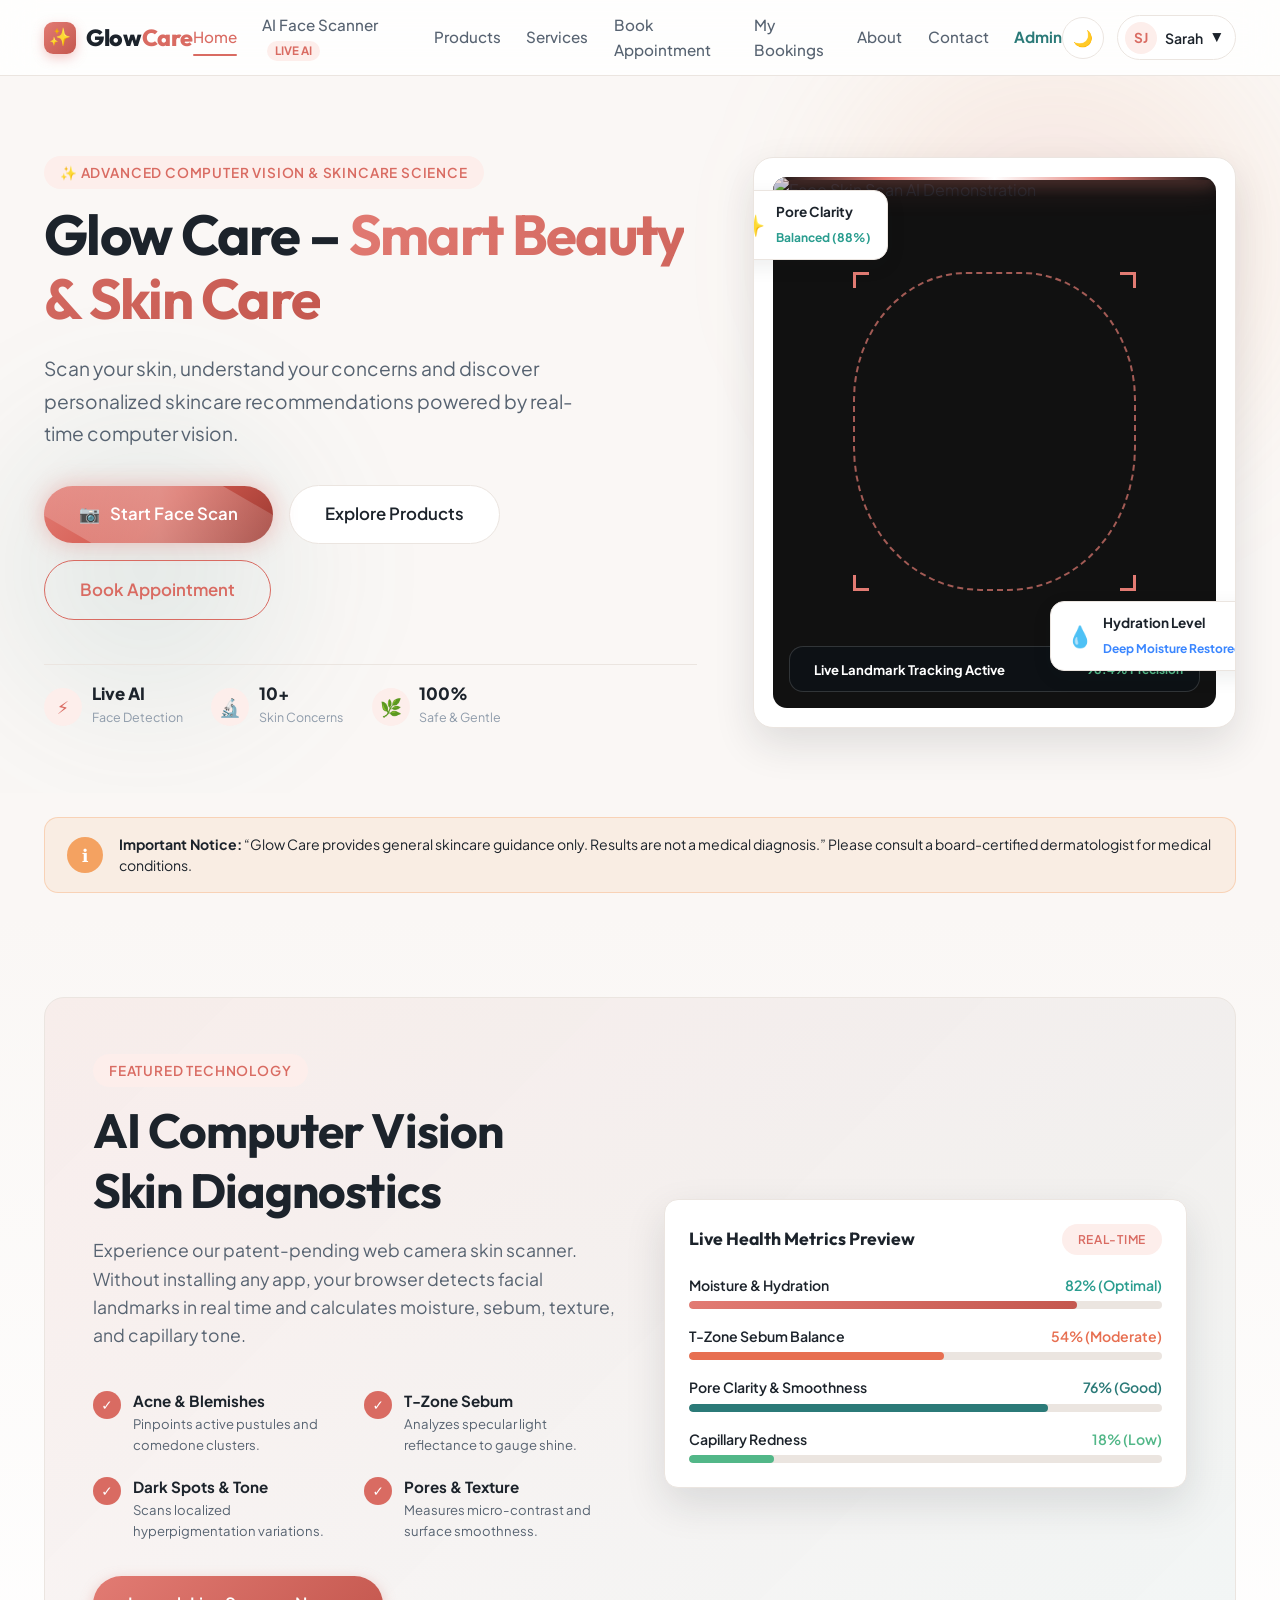
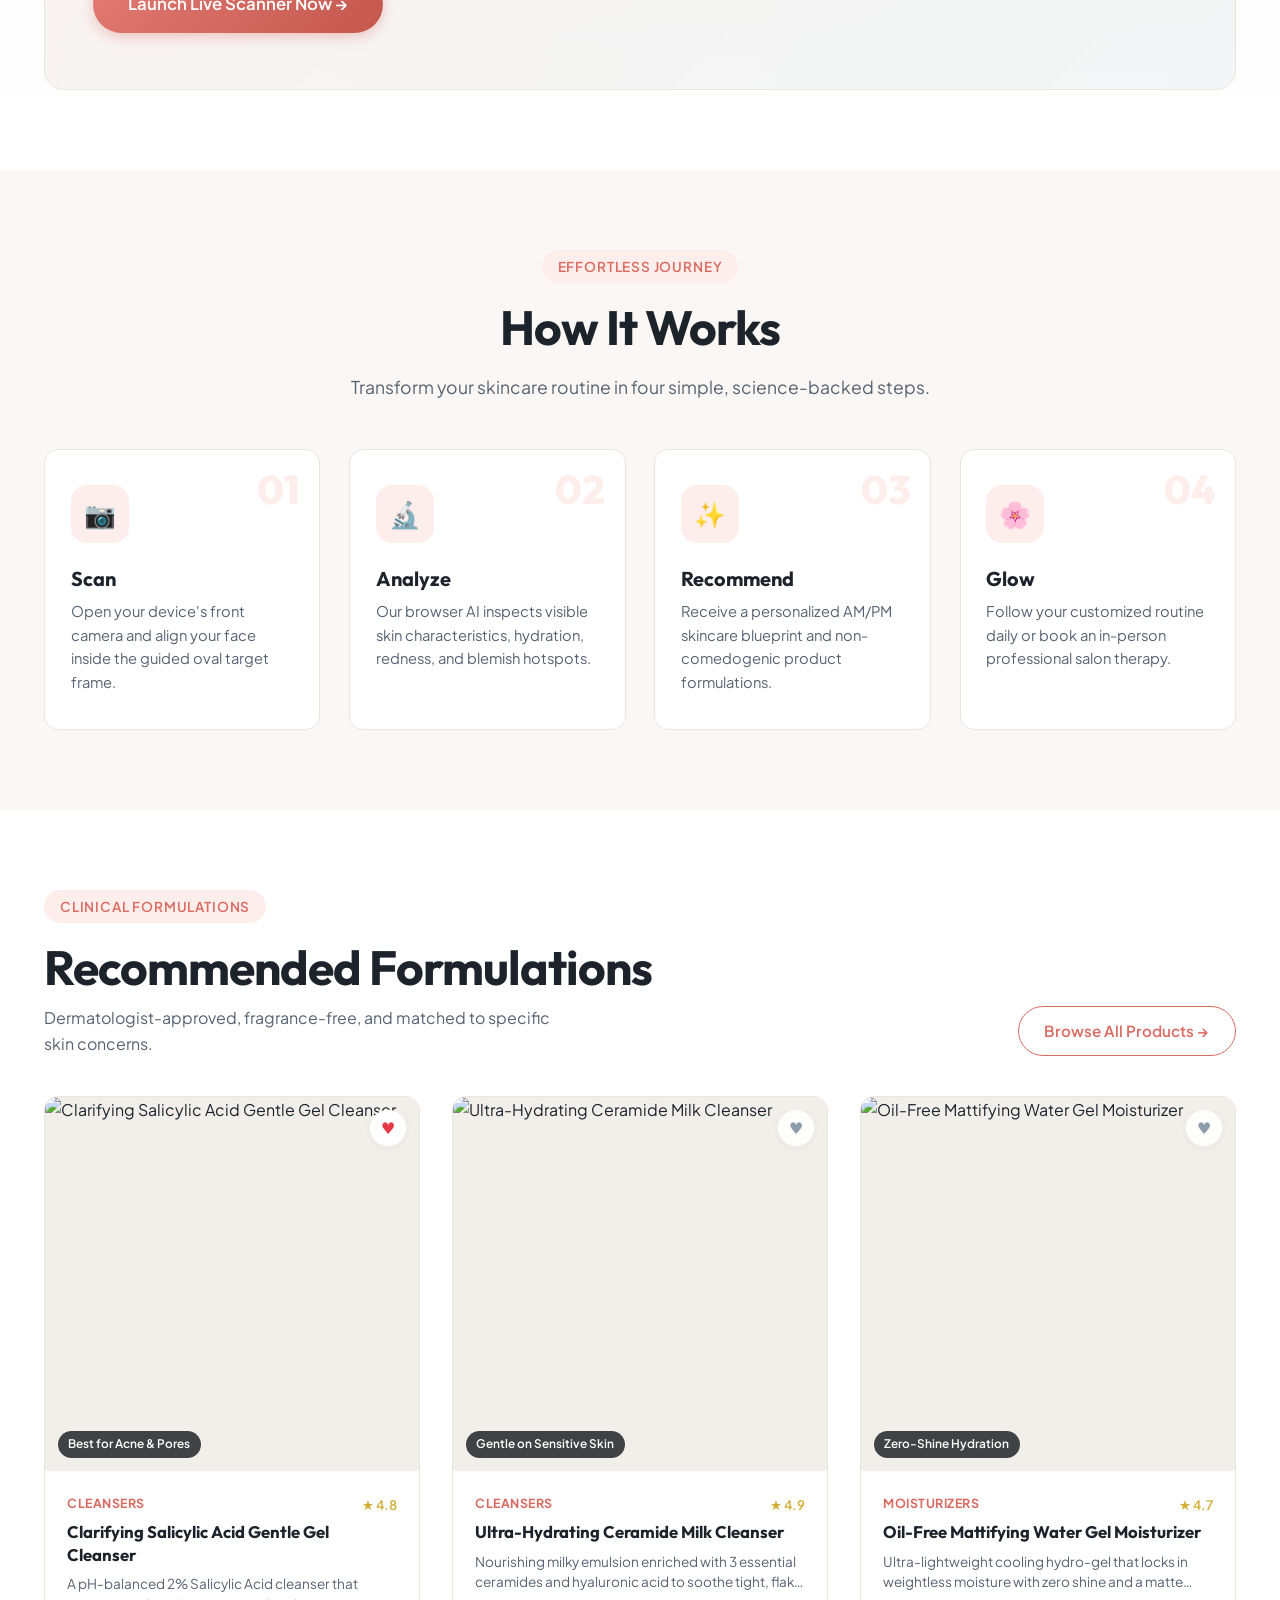
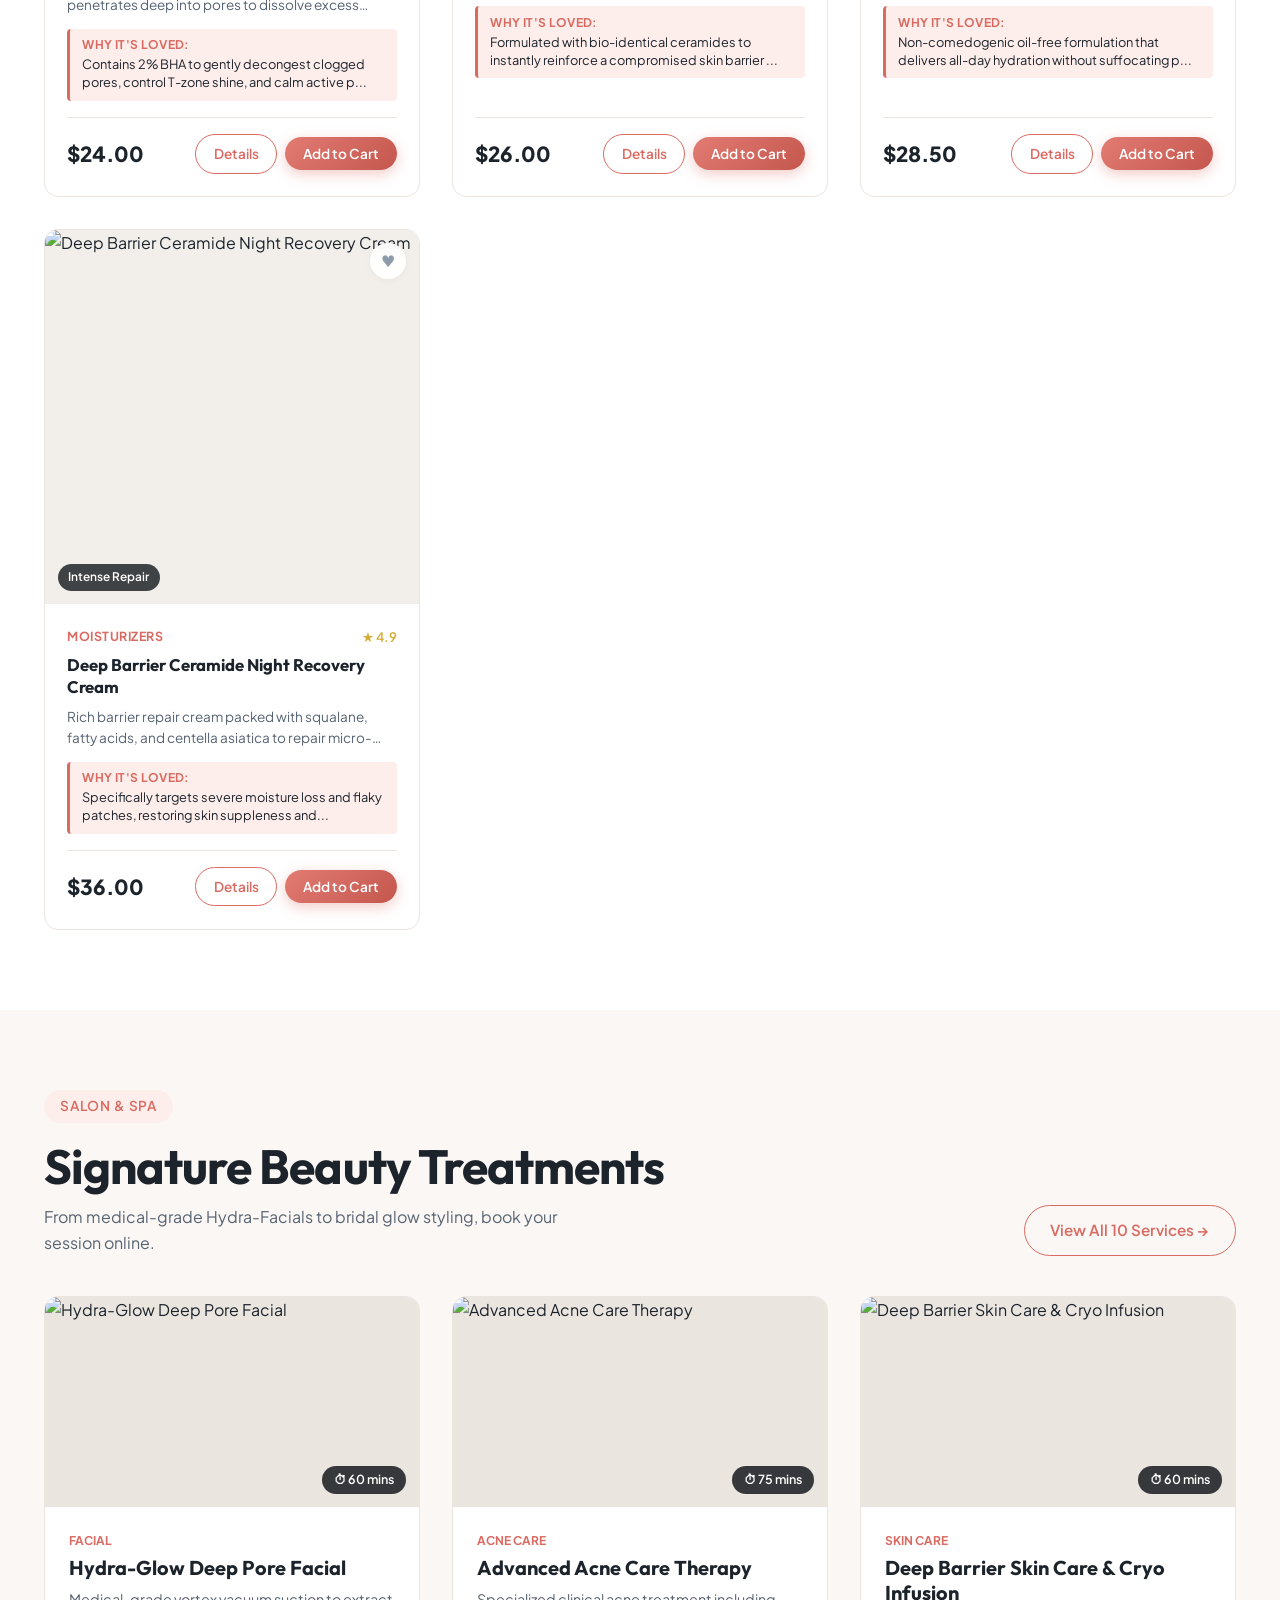
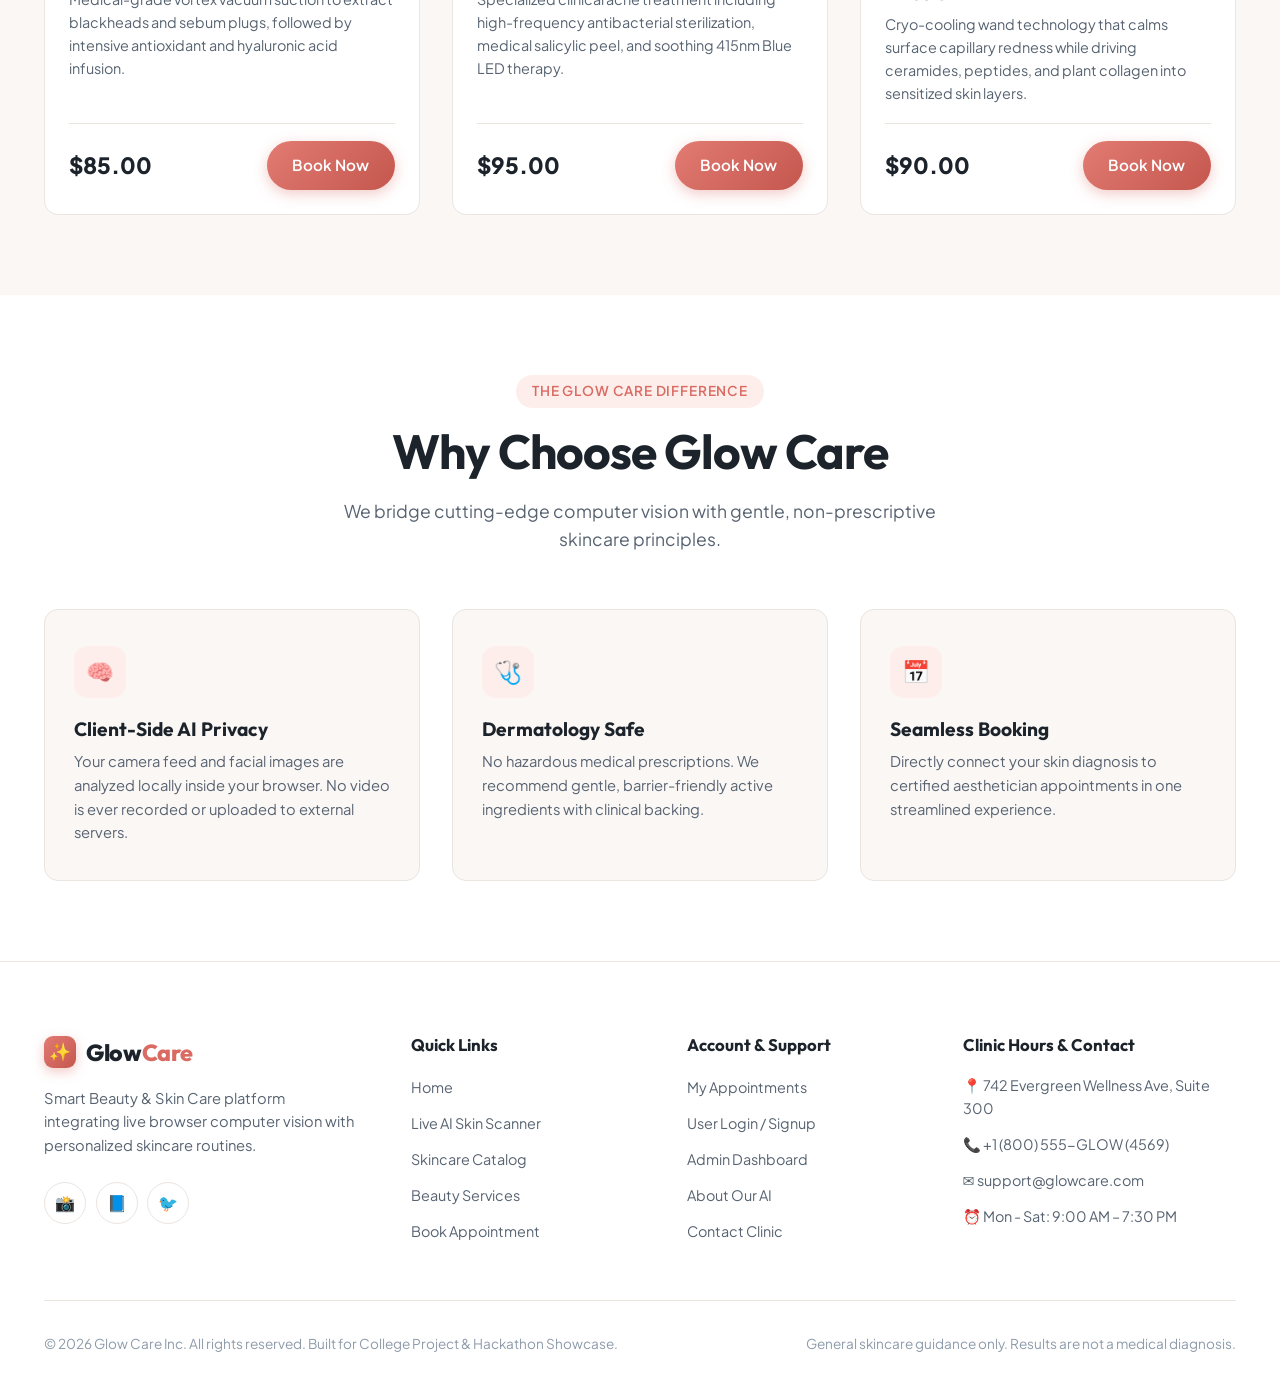
==== commit b4262d06: "style: remove heart (favorites) and square (cart) icons from navbar" ====
--- a/index.html
+++ b/index.html
@@ -39,18 +39,6 @@
         <!-- Theme Toggle -->
         <button id="theme-toggle-btn" class="btn-icon" title="Toggle Light/Dark Theme">🌙</button>
 
-        <!-- Favorites Trigger -->
-        <button id="favorites-toggle-btn" class="btn-icon" title="Saved Favorites">
-          ❤️
-          <span id="nav-fav-count" class="badge-count" style="display:none;">0</span>
-        </button>
-
-        <!-- Cart Trigger -->
-        <button id="cart-toggle-btn" class="btn-icon" title="Shopping Cart">
-          🛍️
-          <span id="nav-cart-count" class="badge-count" style="display:none;">0</span>
-        </button>
-
         <!-- User Menu -->
         <div class="user-menu-wrapper">
           <button id="user-avatar-btn" class="user-avatar-btn">
@@ -97,7 +85,7 @@
         </p>
 
         <div class="hero-actions">
-          <a href="scanner.html" class="btn btn-primary btn-lg btn-scan-glow">
+          <a href="scanner.html?autostart=1" class="btn btn-primary btn-lg btn-scan-glow">
             <span>📷</span> Start Face Scan
           </a>
           <a href="products.html" class="btn btn-secondary btn-lg">
@@ -229,7 +217,7 @@
             </div>
           </div>
 
-          <a href="scanner.html" class="btn btn-primary btn-lg">Launch Live Scanner Now →</a>
+          <a href="scanner.html?autostart=1" class="btn btn-primary btn-lg">Launch Live Scanner Now →</a>
         </div>
 
         <div class="scanner-preview-interactive">
